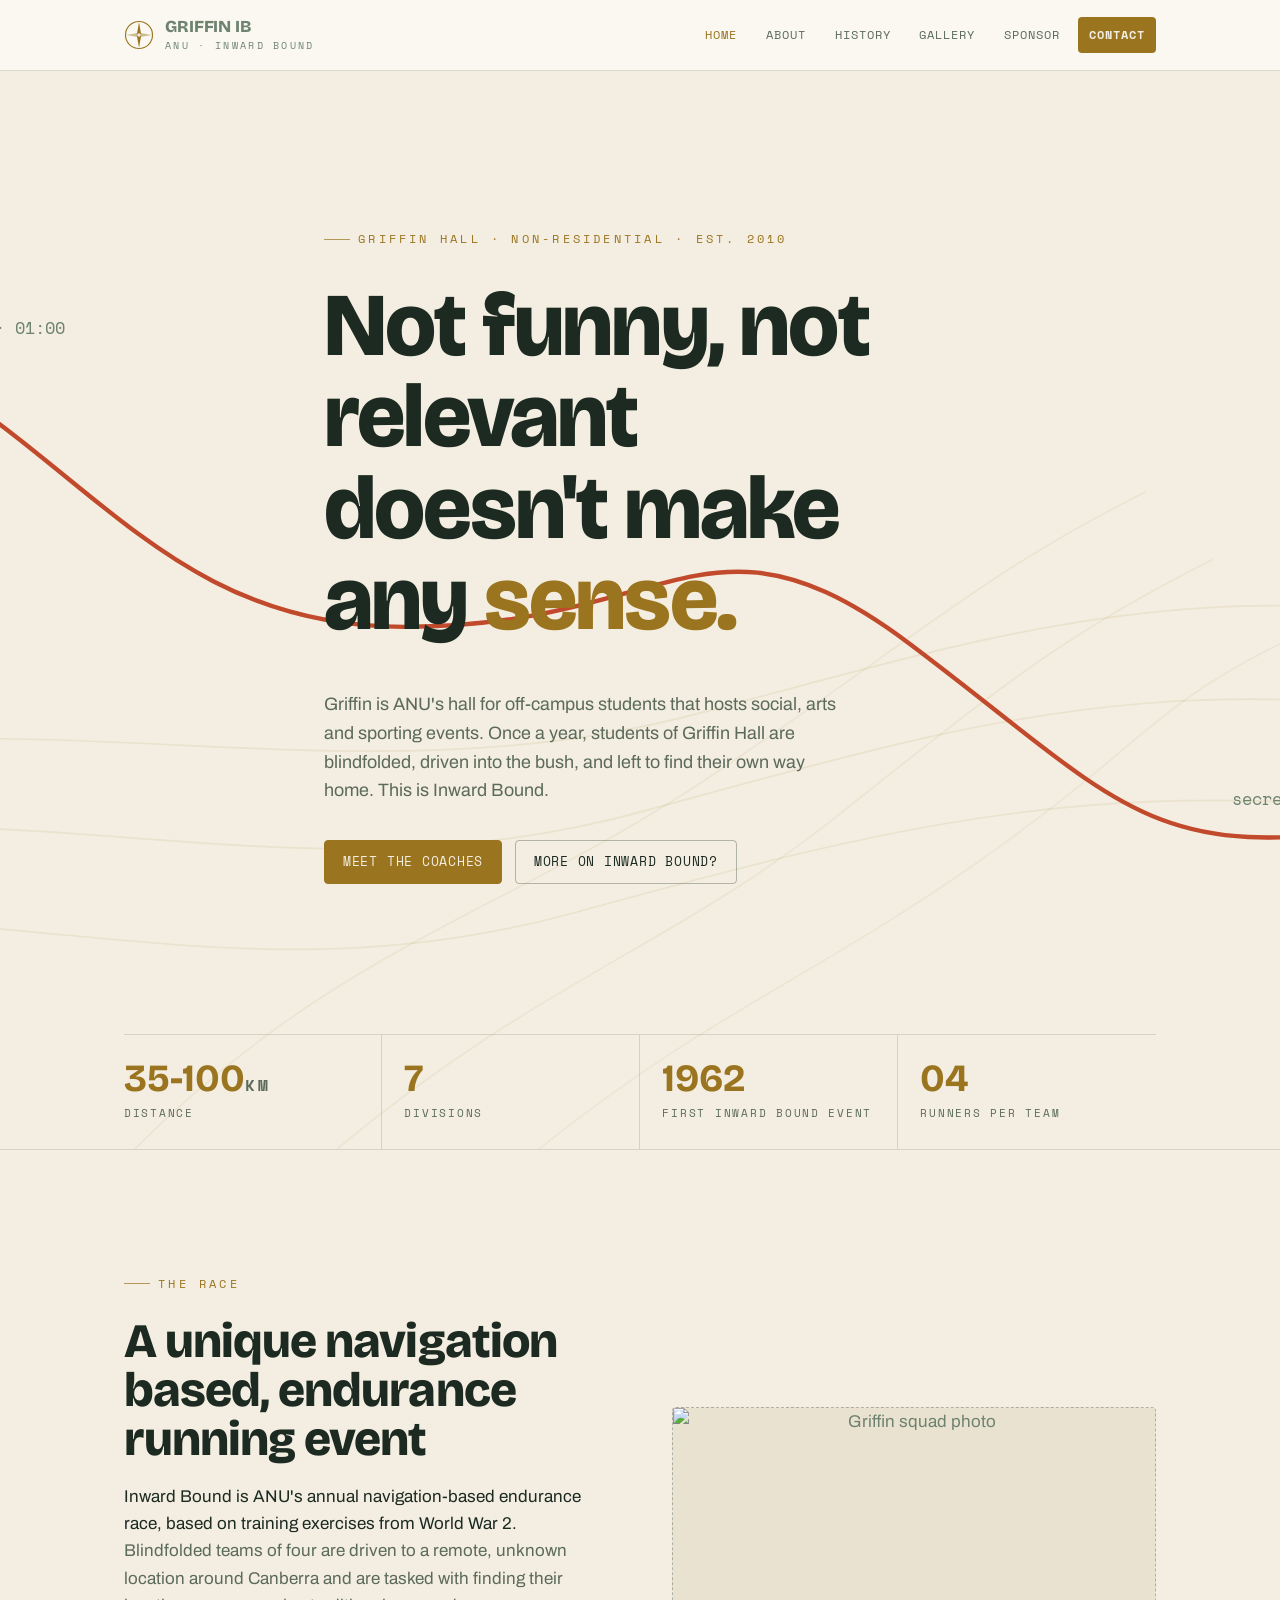
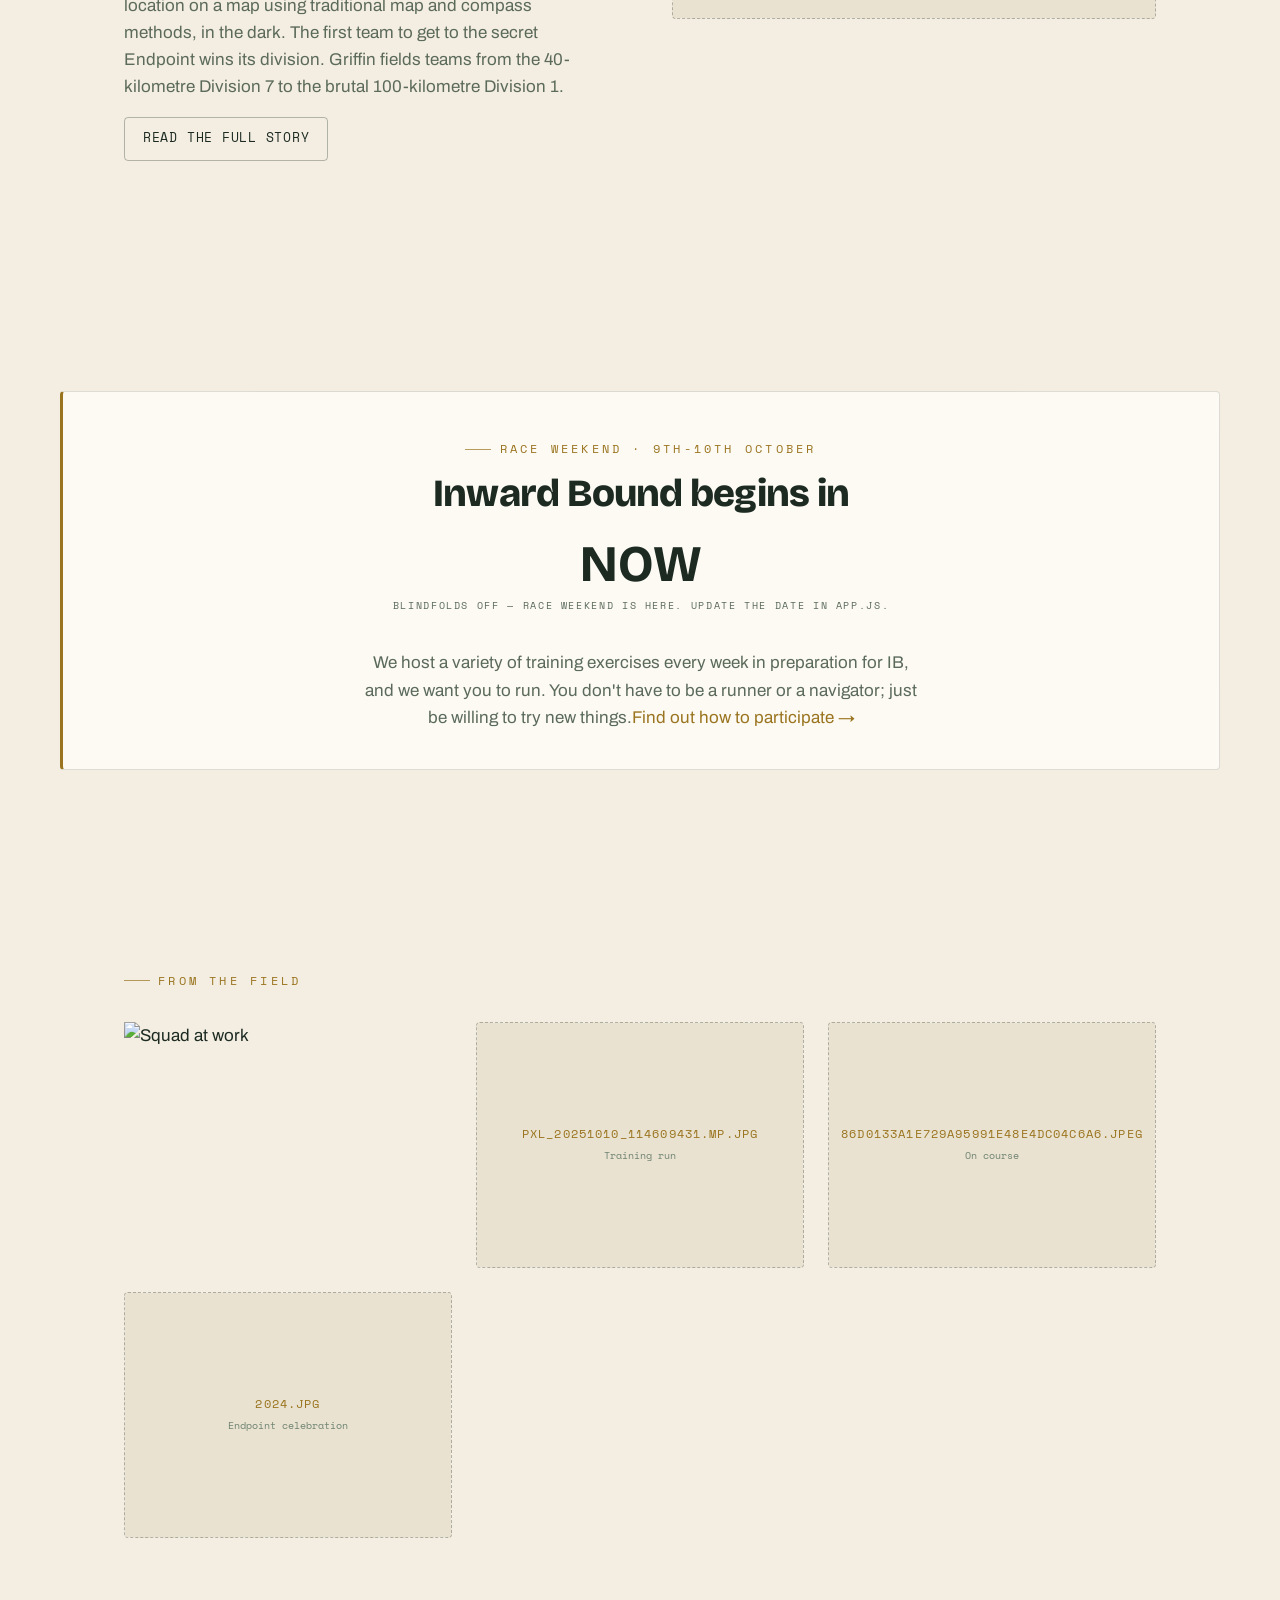
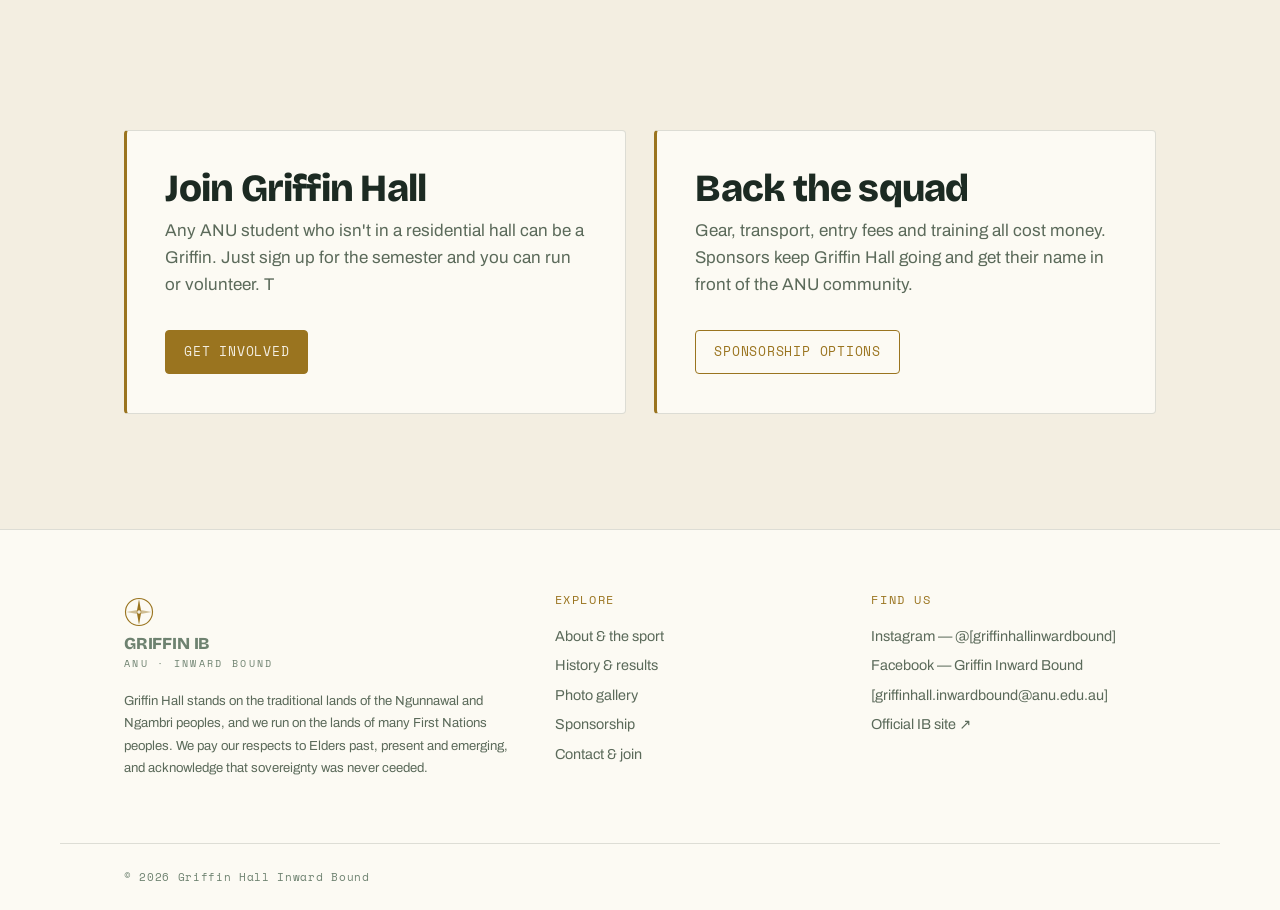
==== index.html @ 5e87e2f3 "Update index.html" ====
<!DOCTYPE html>
<!--
  ============================================================
  GRIFFIN HALL · INWARD BOUND  —  Home
  ------------------------------------------------------------
  HOW TO EDIT (quick guide — see README.txt for detail):
   • Photos: find any block with class "photo-slot". Drop an
     <img src="your-photo.jpg" class="filled" alt="..."> INSIDE
     it and delete the placeholder text. Keep the class="filled".
   • Text in [SQUARE BRACKETS] is a placeholder for you to fill.
   • Countdown date lives in app.js (search "raceDate").
  ============================================================
-->
<html lang="en">
<head>
<meta charset="UTF-8">
<meta name="viewport" content="width=device-width, initial-scale=1">
<title>Griffin Hall Inward Bound — Townies in the dark</title>
<meta name="description" content="Griffin Hall's Inward Bound squad — ANU's non-residential hall, racing blindfolded through the bush around Canberra back to the secret Endpoint.">
<link rel="preconnect" href="https://fonts.googleapis.com">
<link rel="preconnect" href="https://fonts.gstatic.com" crossorigin>
<link href="https://fonts.googleapis.com/css2?family=Archivo:wght@400;500;600;700&family=Bricolage+Grotesque:opsz,wght@12..96,700;12..96,800&family=Space+Mono:wght@400;700&display=swap" rel="stylesheet">
<link rel="stylesheet" href="styles.css">
</head>
<body>
<a class="skip" href="#main">Skip to content</a>

<!-- ===== HEADER (identical on every page) ===== -->
<header class="site-head">
  <div class="wrap nav">
    <a class="brand" href="index.html" aria-label="Griffin Hall Inward Bound — home">
      <svg class="mark" viewBox="0 0 40 40" fill="none" aria-hidden="true">
        <circle cx="20" cy="20" r="18" stroke="var(--gold)" stroke-width="1.5"/>
        <path d="M20 3 L23 20 L20 37 L17 20 Z" fill="var(--gold)"/>
        <path d="M3 20 L20 17 L37 20 L20 23 Z" fill="var(--gold)" opacity="0.45"/>
        <circle cx="20" cy="20" r="2.4" fill="var(--ink)"/>
      </svg>
      <span><b>GRIFFIN IB</b><span>ANU · Inward Bound</span></span>
    </a>
    <button class="nav-toggle" aria-label="Menu" aria-expanded="false" aria-controls="nav-links">
      <svg width="20" height="20" viewBox="0 0 20 20" fill="none"><path d="M2 5h16M2 10h16M2 15h16" stroke="currentColor" stroke-width="1.6"/></svg>
    </button>
    <nav class="nav-links" id="nav-links">
      <a href="index.html" class="active">Home</a>
      <a href="about.html">About</a>
      <a href="history.html">History</a>
      <a href="gallery.html">Gallery</a>
      <a href="sponsors.html">Sponsor</a>
      <a href="contact.html" class="cta">Contact</a>
    </nav>
  </div>
</header>

<main id="main">

<!-- ===== HERO ===== -->
<section class="hero">
  <svg class="hero-svg" viewBox="0 0 1200 640" preserveAspectRatio="xMidYMid slice" aria-hidden="true">
    <!-- contour lines -->
    <g fill="none" style="stroke:var(--gold)" stroke-width="1">
      <path d="M-40 520 C 200 470, 340 560, 560 500 S 920 400, 1240 470" opacity="0.10"/>
      <path d="M-40 470 C 220 410, 380 500, 600 440 S 940 340, 1240 410" opacity="0.10"/>
      <path d="M-40 420 C 240 360, 420 440, 640 380 S 960 290, 1240 350" opacity="0.10"/>
      <path d="M300 640 C 420 520, 520 500, 640 420 S 800 300, 900 250" opacity="0.08"/>
      <path d="M420 640 C 540 540, 620 520, 720 440 S 860 330, 940 290" opacity="0.08"/>
      <path d="M540 640 C 640 560, 700 540, 800 470 S 900 380, 980 340" opacity="0.07"/>
    </g>
    <!-- route from the drop to the Endpoint: dotted plan + drawn traverse -->
    <path d="M110 150 C 260 200, 300 330, 460 330 S 640 250, 760 340 S 900 470, 1030 450"
          fill="none" style="stroke:var(--route)" stroke-width="2" stroke-linecap="round" stroke-dasharray="2 11" opacity="0.4"/>
    <path class="route-line" d="M110 150 C 260 200, 300 330, 460 330 S 640 250, 760 340 S 900 470, 1030 450"
          fill="none" style="stroke:var(--route)" stroke-width="2.6" stroke-linecap="round"/>
    <!-- drop marker -->
    <g transform="translate(110,150)">
      <circle r="9" fill="none" style="stroke:var(--paper)" stroke-width="1.5"/>
      <path d="M-16 0H16M0 -16V16" style="stroke:var(--paper)" stroke-width="1" opacity="0.7"/>
      <text x="18" y="-10" style="fill:var(--paper);font-family:var(--font-mono)" font-size="12" letter-spacing="1.5">THE DROP</text>
      <text x="18" y="6" style="fill:var(--sage);font-family:var(--font-mono)" font-size="10">blindfolds off · 01:00</text>
    </g>
    <!-- endpoint marker -->
    <g transform="translate(1030,450)">
      <circle class="pulse" r="20" fill="none" style="stroke:var(--route)" stroke-width="1.5"/>
      <path d="M0 -13 L3.8 -4 L13 -4 L5.5 2 L8.5 11 L0 5 L-8.5 11 L-5.5 2 L-13 -4 L-3.8 -4 Z" style="fill:var(--gold)"/>
      <text x="-16" y="-28" text-anchor="middle" style="fill:var(--gold);font-family:var(--font-mono)" font-size="12" letter-spacing="1.5">ENDPOINT</text>
      <text x="-16" y="-14" text-anchor="middle" style="fill:var(--sage);font-family:var(--font-mono)" font-size="10">secret until race day</text>
    </g>
  </svg>

  <div class="wrap hero-inner">
    <span class="eyebrow">Griffin Hall · Non-residential · Est. 2010</span>
    <h1>Not funny, not relevant<br>doesn't make any <em>sense.</em></h1>
    <p class="lede">Griffin is ANU's hall for off-campus students that hosts social, arts and sporting events. Once a year, students of Griffin Hall are blindfolded, driven into the bush, and left to find their own way home. This is Inward Bound.</p>
    <div class="hero-cta">
      <a href="about.html#coaches" class="btn solid">Meet the coaches</a>
      <a href="about.html" class="btn ghost">More on Inward Bound?</a>
    </div>
  </div>

  <div class="wrap">
    <div class="stats">
      <div class="stat"><b>35-100<span style="font-size:1rem">km</span></b><span>Distance</span></div>
      <div class="stat"><b>7</b><span>Divisions</span></div>
      <div class="stat"><b>1962</b><span>First Inward Bound Event</span></div>
      <div class="stat"><b>04</b><span>Runners per team</span></div>
    </div>
  </div>
</section>

<!-- ===== INTRO ===== -->
<section class="pad">
  <div class="wrap grid cols-2" style="align-items:center;gap:clamp(28px,5vw,64px)">
    <div class="sec-head" style="margin:0">
      <span class="eyebrow">The race</span>
      <h2>A unique navigation based, endurance running event </h2>
      <p class="prose"><span style="color:var(--paper)">Inward Bound is ANU's annual navigation-based endurance race, based on training exercises from World War 2.</span> Blindfolded teams of four are driven to a remote, unknown location around Canberra and are tasked with finding their location on a map using traditional map and compass methods, in the dark. The first team to get to the secret Endpoint wins its division. Griffin fields teams  from the 40-kilometre Division 7 to the brutal 100-kilometre Division 1.</p>
      <a href="about.html" class="btn ghost mt-1">Read the full story</a>
    </div>
    <!-- PHOTO SLOT: a wide hero-style team shot works best here -->
    <div class="photo-slot wide">
      <img class="filled" src="IMG_8406.jpg" alt="Griffin squad photo">
    </div>
  </div>
</section>

<!-- ===== COUNTDOWN ===== -->
<section class="pad">
  <div class="wrap callout" style="text-align:center">
    <span class="eyebrow" style="justify-content:center">Race weekend · 9th-10th October</span>
    <h2 class="mt-1">Inward Bound begins in</h2>
    <div id="countdown" class="countdown" style="justify-content:center"></div>
    <p class="mt-2" style="margin-inline:auto">We host a variety of training exercises every week in preparation for IB, and we want you to run. You don't have to be a runner or a navigator; just be willing to try new things.<a href="contact.html" style="color:var(--gold)">Find out how to participate →</a></p>
  </div>
</section>

<!-- ===== PHOTO STRIP ===== -->
<section class="pad-sm">
  <div class="wrap">
    <span class="eyebrow">From the field</span>
    <div class="grid cols-3 mt-2">
      <img src="PXL_20251010_114609431.MP.jpg" class="filled" alt="Squad at work">
      <div class="photo-slot"><span class="ps-label">PXL_20251010_114609431.MP.jpg</span><span class="ps-sub">Training run</span></div>
      <div class="photo-slot"><span class="ps-label">86d0133a1e729a95991e48e4dc04c6a6.jpeg</span><span class="ps-sub">On course</span></div>
      <div class="photo-slot"><span class="ps-label">2024.jpg</span><span class="ps-sub">Endpoint celebration</span></div>
    </div>
  </div>
</section>

<!-- ===== CTA ===== -->
<section class="pad">
  <div class="wrap grid cols-2" style="gap:clamp(20px,3vw,28px)">
    <div class="callout">
      <h2>Join Griffin Hall</h2>
      <p>Any ANU student who isn't in a residential hall can be a Griffin. Just sign up for the semester and you can run or volunteer. T</p>
      <a href="contact.html" class="btn solid mt-2">Get involved</a>
    </div>
    <div class="callout">
      <h2>Back the squad</h2>
      <p>Gear, transport, entry fees and training all cost money. Sponsors keep Griffin Hall going and get their name in front of the ANU community.</p>
      <a href="sponsors.html" class="btn mt-2">Sponsorship options</a>
    </div>
  </div>
</section>

</main>

<!-- ===== FOOTER (identical on every page) ===== -->
<footer class="site-foot">
  <div class="wrap foot-grid">
    <div>
      <a class="brand" href="index.html" style="margin-bottom:1rem">
        <svg class="mark" viewBox="0 0 40 40" fill="none" aria-hidden="true"><circle cx="20" cy="20" r="18" stroke="var(--gold)" stroke-width="1.5"/><path d="M20 3 L23 20 L20 37 L17 20 Z" fill="var(--gold)"/><path d="M3 20 L20 17 L37 20 L20 23 Z" fill="var(--gold)" opacity="0.45"/><circle cx="20" cy="20" r="2.4" fill="var(--ink)"/></svg>
        <span><b>GRIFFIN IB</b><span>ANU · Inward Bound</span></span>
      </a>
      <p class="acknowledgement">Griffin Hall stands on the traditional lands of the Ngunnawal and Ngambri peoples, and we run on the lands of many First Nations peoples. We pay our respects to Elders past, present and emerging, and acknowledge that sovereignty was never ceeded.</p>
    </div>
    <div>
      <h4>Explore</h4>
      <a href="about.html">About &amp; the sport</a>
      <a href="history.html">History &amp; results</a>
      <a href="gallery.html">Photo gallery</a>
      <a href="sponsors.html">Sponsorship</a>
      <a href="contact.html">Contact &amp; join</a>
    </div>
    <div>
      <h4>Find us</h4>
      <!-- [Replace # with your real links] -->
      <a href="https://www.instagram.com/griffinhallinwardbound/">Instagram — @[griffinhallinwardbound]</a>
      <a href="https://www.facebook.com/share/g/199jnftzcS/">Facebook — Griffin Inward Bound</a>
      <a href="mailto:[griffinhall.inwardbound@anu.edu.au]">[griffinhall.inwardbound@anu.edu.au]</a>
      <a href="https://anuinwardbound.com" target="_blank" rel="noopener">Official IB site ↗</a>
    </div>
  </div>
  <div class="wrap foot-bottom">
    <p>© <span id="yr">2026</span> Griffin Hall Inward Bound</p>
  </div>
</footer>

<script src="app.js"></script>
<script>document.getElementById('yr').textContent=new Date().getFullYear();</script>
</body>
</html>
---- styles.css ----
/* ============================================================
   GRIFFIN HALL · INWARD BOUND
   Shared stylesheet
   Design language: navigation by day — topographic
   contour lines, a route drawn from the blindfolded drop to
   the secret Endpoint. Deep griffin gold on map paper.
   ============================================================ */

/* ---- Design tokens ---------------------------------------- */
:root{
  --ink:      #F3EEE1;   /* map paper by day (page)  */
  --ink-2:    #FCFAF3;   /* raised surface / cards   */
  --ink-3:    #E9E2D0;   /* deeper sand / hover      */
  --line:     rgba(28,42,34,0.14);
  --line-strong: rgba(28,42,34,0.30);
  --paper:    #1C2A22;   /* eucalyptus ink (text)    */
  --paper-dim:#5B6A5A;   /* muted sage secondary     */
  --gold:     #9A741F;   /* deep griffin gold        */
  --gold-soft:#8A671A;
  --route:    #C24A2C;   /* route line / Endpoint    */
  --sage:     #6E8270;

  --font-display: "Bricolage Grotesque", "Archivo", sans-serif;
  --font-body:    "Archivo", system-ui, sans-serif;
  --font-mono:    "Space Mono", ui-monospace, monospace;

  --wrap: 1160px;
  --gutter: clamp(20px, 5vw, 64px);
  --radius: 4px;
}

/* ---- Reset ------------------------------------------------- */
*{ box-sizing:border-box; margin:0; padding:0; }
html{ scroll-behavior:smooth; -webkit-text-size-adjust:100%; }
body{
  font-family:var(--font-body);
  background:var(--ink);
  color:var(--paper);
  line-height:1.6;
  font-size:clamp(15px,0.5vw + 14px,17px);
  overflow-x:hidden;
  -webkit-font-smoothing:antialiased;
}
img{ max-width:100%; display:block; }
a{ color:inherit; text-decoration:none; }
::selection{ background:var(--gold); color:var(--ink); }

/* ---- Type -------------------------------------------------- */
h1,h2,h3,h4{ font-family:var(--font-display); font-weight:800; line-height:1.02; letter-spacing:-0.02em; }
.eyebrow{
  font-family:var(--font-mono);
  font-size:.72rem;
  letter-spacing:.28em;
  text-transform:uppercase;
  color:var(--gold);
  display:inline-flex;
  align-items:center;
  gap:.7em;
}
.eyebrow::before{
  content:""; width:26px; height:1px; background:var(--gold); opacity:.7;
}
.mono{ font-family:var(--font-mono); }

/* ---- Layout ------------------------------------------------ */
.wrap{ width:100%; max-width:var(--wrap); margin-inline:auto; padding-inline:var(--gutter); }
section{ position:relative; scroll-margin-top:84px; }
.pad{ padding-block:clamp(64px,9vw,120px); }
.pad-sm{ padding-block:clamp(48px,6vw,80px); }

/* ---- Skip link --------------------------------------------- */
.skip{
  position:absolute; left:-999px; top:0; z-index:100;
  background:var(--gold); color:var(--ink); padding:.6em 1em; border-radius:var(--radius);
  font-family:var(--font-mono); font-size:.8rem;
}
.skip:focus{ left:12px; top:12px; }

/* ---- Header / nav ------------------------------------------ */
.site-head{
  position:sticky; top:0; z-index:50;
  background:rgba(252,250,243,.82);
  backdrop-filter:blur(10px);
  border-bottom:1px solid var(--line);
}
.nav{
  display:flex; align-items:center; justify-content:space-between;
  gap:1rem; height:70px;
}
.brand{ display:flex; align-items:center; gap:.7rem; }
.brand .mark{ width:30px; height:30px; flex:0 0 auto; }
.brand b{
  font-family:var(--font-display); font-weight:800; letter-spacing:-.01em;
  font-size:1.05rem; line-height:1;
}
.brand span{
  display:block; font-family:var(--font-mono); font-size:.6rem;
  letter-spacing:.24em; color:var(--sage); text-transform:uppercase; margin-top:2px;
}
.nav-links{ display:flex; align-items:center; gap:.4rem; }
.nav-links a{
  font-family:var(--font-mono); font-size:.78rem; letter-spacing:.08em; text-transform:uppercase;
  color:var(--paper-dim); padding:.5rem .7rem; border-radius:var(--radius); transition:color .2s, background .2s;
}
.nav-links a:hover{ color:var(--paper); }
.nav-links a.active{ color:var(--gold); }
.nav-links a.cta{
  color:var(--ink); background:var(--gold); font-weight:700;
}
.nav-links a.cta:hover{ background:var(--paper); }
.nav-toggle{
  display:none; background:none; border:1px solid var(--line-strong); color:var(--paper);
  width:44px; height:40px; border-radius:var(--radius); cursor:pointer;
}
.nav-toggle svg{ margin:auto; }

/* ---- Buttons ----------------------------------------------- */
.btn{
  display:inline-flex; align-items:center; gap:.6em;
  font-family:var(--font-mono); font-size:.8rem; letter-spacing:.06em; text-transform:uppercase;
  padding:.85em 1.4em; border-radius:var(--radius);
  border:1px solid var(--gold); color:var(--gold);
  transition:background .2s, color .2s, transform .1s;
  cursor:pointer; background:none;
}
.btn:hover{ background:var(--gold); color:var(--ink); }
.btn:active{ transform:translateY(1px); }
.btn.solid{ background:var(--gold); color:var(--ink); }
.btn.solid:hover{ background:var(--paper); border-color:var(--paper); }
.btn.ghost{ border-color:var(--line-strong); color:var(--paper); }
.btn.ghost:hover{ background:var(--ink-3); color:var(--paper); }

/* ---- Focus ------------------------------------------------- */
a:focus-visible, button:focus-visible, input:focus-visible, textarea:focus-visible, select:focus-visible{
  outline:2px solid var(--gold); outline-offset:3px;
}

/* ---- Hero -------------------------------------------------- */
.hero{ position:relative; overflow:hidden; border-bottom:1px solid var(--line); }
.hero-svg{ position:absolute; inset:0; width:100%; height:100%; z-index:0; }
.hero-inner{
  position:relative; z-index:2;
  padding-block:clamp(70px,13vw,150px);
  max-width:760px;
}
.hero h1{
  font-size:clamp(2.6rem,8vw,5.6rem);
  margin:.35em 0 .5em;
}
.hero h1 em{ font-style:normal; color:var(--gold); }
.hero .lede{ font-size:clamp(1.05rem,1.4vw,1.3rem); color:var(--paper-dim); max-width:52ch; }
.hero-cta{ display:flex; flex-wrap:wrap; gap:.8rem; margin-top:2.2rem; }

/* route draw animation */
.route-line{
  stroke-dasharray:2400; stroke-dashoffset:2400;
  animation:draw 3.4s cubic-bezier(.7,0,.3,1) .3s forwards;
}
@keyframes draw{ to{ stroke-dashoffset:0; } }
.pulse{ transform-origin:center; animation:pulse 2.6s ease-in-out infinite; }
@keyframes pulse{ 0%,100%{ opacity:.35; } 50%{ opacity:1; } }

/* ---- Stat row ---------------------------------------------- */
.stats{
  display:grid; grid-template-columns:repeat(auto-fit,minmax(150px,1fr));
  border-top:1px solid var(--line);
}
.stat{ padding:1.5rem 1.4rem; border-right:1px solid var(--line); }
.stat:first-child{ padding-left:0; }
.stat:last-child{ border-right:none; }
.stat b{ font-family:var(--font-display); font-size:clamp(1.8rem,3vw,2.6rem); color:var(--gold); display:block; line-height:1; }
.stat span{ font-family:var(--font-mono); font-size:.68rem; letter-spacing:.16em; text-transform:uppercase; color:var(--paper-dim); }

/* ---- Section heading -------------------------------------- */
.sec-head{ max-width:640px; margin-bottom:clamp(2rem,4vw,3.2rem); }
.sec-head h2{ font-size:clamp(1.9rem,4.4vw,3rem); margin:.5em 0 .4em; }
.sec-head p{ color:var(--paper-dim); }
.section-alt{ background:var(--ink-2); border-block:1px solid var(--line); }

/* ---- Contour divider (thin decorative rule) --------------- */
.divider{ height:60px; opacity:.5; }
.divider svg{ width:100%; height:100%; }

/* ---- Interior page header ---------------------------------- */
.pagehead{ position:relative; overflow:hidden; border-bottom:1px solid var(--line); padding-block:clamp(56px,9vw,110px); }
.pagehead .contour{ position:absolute; inset:0; width:100%; height:100%; z-index:0; opacity:.5; }
.pagehead .wrap{ position:relative; z-index:2; }
.pagehead h1{ font-size:clamp(2.2rem,6vw,4rem); margin:.4em 0 .4em; max-width:16ch; }
.pagehead h1 em{ font-style:normal; color:var(--gold); }
.pagehead .lede{ color:var(--paper-dim); max-width:56ch; font-size:clamp(1rem,1.3vw,1.2rem); }

/* ---- Facts strip ------------------------------------------ */
.facts{ display:grid; grid-template-columns:repeat(auto-fit,minmax(160px,1fr)); gap:1px; background:var(--line); border:1px solid var(--line); border-radius:var(--radius); overflow:hidden; }
.fact{ background:var(--ink-2); padding:1.4rem; }
.fact b{ display:block; font-family:var(--font-mono); font-size:.68rem; letter-spacing:.14em; text-transform:uppercase; color:var(--gold); margin-bottom:.4rem; }
.fact span{ color:var(--paper); font-size:.95rem; }

/* ---- Prose ------------------------------------------------- */
.prose p{ margin-bottom:1.1em; max-width:64ch; color:var(--paper); }
.prose p.dim{ color:var(--paper-dim); }
.prose h3{ font-size:1.35rem; margin:1.8em 0 .5em; color:var(--paper); }

/* ---- Cards ------------------------------------------------- */
.grid{ display:grid; gap:clamp(16px,2vw,24px); }
.cols-2{ grid-template-columns:repeat(2,1fr); }
.cols-3{ grid-template-columns:repeat(3,1fr); }
.cols-4{ grid-template-columns:repeat(4,1fr); }
.card{
  background:var(--ink-2); border:1px solid var(--line); border-radius:var(--radius);
  padding:clamp(1.3rem,2.4vw,2rem); transition:border-color .2s, transform .2s;
}
.card:hover{ border-color:var(--line-strong); }
.card .num{ font-family:var(--font-mono); font-size:.75rem; color:var(--gold); letter-spacing:.14em; }
.card h3{ font-size:1.25rem; margin:.5em 0 .4em; }
.card p{ color:var(--paper-dim); font-size:.95rem; }

/* ---- Photo slots (replaceable) ---------------------------- */
.photo-slot{
  position:relative; border:1.5px dashed var(--line-strong); border-radius:var(--radius);
  background:
    linear-gradient(var(--ink-3),var(--ink-3)) padding-box,
    repeating-linear-gradient(45deg,rgba(120,95,30,.07) 0 10px,transparent 10px 20px);
  display:flex; flex-direction:column; align-items:center; justify-content:center;
  text-align:center; padding:1.4rem; color:var(--sage); overflow:hidden;
  aspect-ratio:4/3;
}
.photo-slot.wide{ aspect-ratio:16/7; }
.photo-slot.tall{ aspect-ratio:3/4; }
.photo-slot.square{ aspect-ratio:1/1; }
.photo-slot svg{ opacity:.6; margin-bottom:.6rem; }
.photo-slot .ps-label{ font-family:var(--font-mono); font-size:.72rem; letter-spacing:.1em; text-transform:uppercase; color:var(--gold); }
.photo-slot .ps-sub{ font-family:var(--font-mono); font-size:.64rem; color:var(--sage); margin-top:.3rem; }
/* When a real <img> is dropped in, it fills the frame: give img the class .filled */
.photo-slot img.filled{ position:absolute; inset:0; width:100%; height:100%; object-fit:cover; }

/* ---- Gallery ---------------------------------------------- */
.gal{ display:flex; flex-direction:column; gap:.7rem; }
.gal figcaption{ font-family:var(--font-mono); font-size:.72rem; letter-spacing:.06em; color:var(--paper-dim); }
.gal-masonry{ columns:3; column-gap:clamp(16px,2vw,24px); }
.gal-masonry > *{ break-inside:avoid; margin-bottom:clamp(16px,2vw,24px); }
@media (max-width:860px){ .gal-masonry{ columns:2; } }
@media (max-width:560px){ .gal-masonry{ columns:1; } }

/* ---- Timeline (history) ----------------------------------- */
.timeline{ border-left:2px solid var(--line-strong); margin-left:6px; }
.tl-item{ position:relative; padding:0 0 2.4rem 2rem; }
.tl-item::before{
  content:""; position:absolute; left:-9px; top:4px; width:14px; height:14px;
  border-radius:50%; background:var(--ink); border:2px solid var(--gold);
}
.tl-item.win::before{ background:var(--gold); }
.tl-year{ font-family:var(--font-mono); font-size:.8rem; color:var(--gold); letter-spacing:.12em; }
.tl-item h3{ font-size:1.3rem; margin:.2em 0 .3em; }
.tl-item p{ color:var(--paper-dim); font-size:.95rem; max-width:60ch; }

/* ---- Results table ---------------------------------------- */
.table-scroll{ overflow-x:auto; border:1px solid var(--line); border-radius:var(--radius); }
table.results{ width:100%; border-collapse:collapse; min-width:560px; }
table.results th, table.results td{ padding:.9rem 1.1rem; text-align:left; border-bottom:1px solid var(--line); }
table.results thead th{
  font-family:var(--font-mono); font-size:.68rem; letter-spacing:.14em; text-transform:uppercase;
  color:var(--gold); background:var(--ink-2);
}
table.results tbody tr:hover{ background:var(--ink-2); }
table.results td.place{ font-family:var(--font-mono); color:var(--paper); }
table.results .medal{ color:var(--gold); font-weight:700; }

/* ---- Division blocks (squad) ------------------------------ */
.div-block{ border:1px solid var(--line); border-radius:var(--radius); overflow:hidden; margin-bottom:clamp(20px,3vw,32px); }
.div-head{
  display:flex; align-items:baseline; gap:1rem; flex-wrap:wrap;
  padding:1.1rem clamp(1.1rem,2.4vw,1.8rem); background:var(--ink-2); border-bottom:1px solid var(--line);
}
.div-head .dtag{ font-family:var(--font-display); font-size:1.4rem; color:var(--gold); }
.div-head .dmeta{ font-family:var(--font-mono); font-size:.72rem; letter-spacing:.1em; text-transform:uppercase; color:var(--paper-dim); }
.runners{ display:grid; grid-template-columns:repeat(4,1fr); gap:1px; background:var(--line); }
.runner{ background:var(--ink); padding:1rem; }
.runner .photo-slot{ aspect-ratio:1/1; margin-bottom:.7rem; }
.runner b{ font-size:.98rem; }
.runner span{ display:block; font-family:var(--font-mono); font-size:.68rem; color:var(--sage); letter-spacing:.06em; }

/* ---- Coaches ---------------------------------------------- */
.coach{ text-align:left; }
.coach .photo-slot{ aspect-ratio:1/1; margin-bottom:.9rem; }
.coach b{ font-size:1.05rem; }
.coach .role{ font-family:var(--font-mono); font-size:.72rem; letter-spacing:.1em; text-transform:uppercase; color:var(--gold); }
.coach p{ font-size:.9rem; color:var(--paper-dim); margin-top:.5rem; }

/* ---- Countdown -------------------------------------------- */
.countdown{ display:flex; gap:clamp(10px,2vw,20px); flex-wrap:wrap; margin-top:1.6rem; }
.cd-unit{ text-align:center; min-width:70px; }
.cd-unit b{ font-family:var(--font-display); font-size:clamp(2rem,5vw,3.2rem); color:var(--paper); display:block; line-height:1; }
.cd-unit span{ font-family:var(--font-mono); font-size:.64rem; letter-spacing:.16em; text-transform:uppercase; color:var(--paper-dim); }

/* ---- Sponsor tiers ---------------------------------------- */
.tier{ border:1px solid var(--line); border-radius:var(--radius); padding:clamp(1.4rem,3vw,2.2rem); background:var(--ink-2); display:flex; flex-direction:column; }
.tier.feature{ border-color:var(--gold); box-shadow:0 0 0 1px var(--gold) inset; }
.tier .tname{ font-family:var(--font-display); font-size:1.5rem; color:var(--gold); }
.tier .tprice{ font-family:var(--font-mono); font-size:.85rem; color:var(--paper-dim); margin:.4rem 0 1.2rem; }
.tier ul{ list-style:none; display:flex; flex-direction:column; gap:.7rem; flex:1; }
.tier li{ padding-left:1.6rem; position:relative; font-size:.92rem; color:var(--paper); }
.tier li::before{ content:"→"; position:absolute; left:0; color:var(--gold); font-family:var(--font-mono); }
.tier .btn{ margin-top:1.6rem; }

.logo-wall{ display:grid; grid-template-columns:repeat(auto-fill,minmax(150px,1fr)); gap:1px; background:var(--line); border:1px solid var(--line); border-radius:var(--radius); overflow:hidden; }
.logo-cell{ background:var(--ink-2); aspect-ratio:3/2; display:flex; align-items:center; justify-content:center; color:var(--sage); font-family:var(--font-mono); font-size:.7rem; letter-spacing:.08em; text-align:center; padding:1rem; }

/* ---- Forms (contact) -------------------------------------- */
.field{ display:flex; flex-direction:column; gap:.4rem; margin-bottom:1.1rem; }
.field label{ font-family:var(--font-mono); font-size:.72rem; letter-spacing:.1em; text-transform:uppercase; color:var(--gold); }
.field input, .field textarea, .field select{
  background:var(--ink); border:1px solid var(--line-strong); border-radius:var(--radius);
  color:var(--paper); padding:.8rem .9rem; font-family:var(--font-body); font-size:1rem;
}
.field textarea{ resize:vertical; min-height:130px; }
.contact-list{ list-style:none; display:flex; flex-direction:column; gap:1.3rem; }
.contact-list li b{ display:block; font-family:var(--font-mono); font-size:.72rem; letter-spacing:.12em; text-transform:uppercase; color:var(--gold); margin-bottom:.25rem; }
.contact-list li a, .contact-list li span{ color:var(--paper); }

/* ---- Callout ---------------------------------------------- */
.callout{
  border:1px solid var(--line); border-left:3px solid var(--gold);
  background:var(--ink-2); border-radius:var(--radius); padding:clamp(1.4rem,3vw,2.4rem);
}
.callout h2{ font-size:clamp(1.6rem,3.4vw,2.4rem); margin-bottom:.5rem; }
.callout p{ color:var(--paper-dim); max-width:56ch; }

/* ---- Footer ------------------------------------------------ */
.site-foot{ border-top:1px solid var(--line); background:var(--ink-2); }
.foot-grid{ display:grid; grid-template-columns:1.4fr 1fr 1fr; gap:2rem; padding-block:clamp(40px,5vw,64px); }
.foot-grid h4{ font-family:var(--font-mono); font-size:.72rem; letter-spacing:.14em; text-transform:uppercase; color:var(--gold); font-weight:400; margin-bottom:1rem; }
.foot-grid a{ display:block; color:var(--paper-dim); font-size:.9rem; padding:.2rem 0; }
.foot-grid a:hover{ color:var(--paper); }
.foot-bottom{ border-top:1px solid var(--line); padding-block:1.5rem; display:flex; justify-content:space-between; gap:1rem; flex-wrap:wrap; }
.foot-bottom p{ font-family:var(--font-mono); font-size:.7rem; color:var(--sage); letter-spacing:.06em; }
.acknowledgement{ font-size:.82rem; color:var(--paper-dim); max-width:60ch; line-height:1.7; }

/* ---- Utility ---------------------------------------------- */
.center{ text-align:center; }
.mt-1{ margin-top:1rem; } .mt-2{ margin-top:2rem; } .mt-3{ margin-top:3rem; }
.max-60{ max-width:60ch; }

/* ============================================================
   RESPONSIVE
   ============================================================ */
@media (max-width:860px){
  .cols-3,.cols-4{ grid-template-columns:repeat(2,1fr); }
  .runners{ grid-template-columns:repeat(2,1fr); }
  .foot-grid{ grid-template-columns:1fr 1fr; }
  .nav-links{
    position:fixed; inset:70px 0 auto 0; flex-direction:column; align-items:stretch;
    background:var(--ink-2); border-bottom:1px solid var(--line); padding:1rem var(--gutter);
    gap:.2rem; transform:translateY(-120%); transition:transform .3s ease; z-index:40;
  }
  .nav-links.open{ transform:translateY(0); }
  .nav-links a{ padding:.9rem .4rem; font-size:.9rem; border-bottom:1px solid var(--line); }
  .nav-links a.cta{ text-align:center; margin-top:.5rem; border-bottom:none; }
  .nav-toggle{ display:flex; }
}
@media (max-width:560px){
  .cols-2,.cols-3,.cols-4{ grid-template-columns:1fr; }
  .runners{ grid-template-columns:repeat(2,1fr); }
  .foot-grid{ grid-template-columns:1fr; }
  .stat{ border-right:none; border-bottom:1px solid var(--line); }
}

/* ---- Reduced motion --------------------------------------- */
@media (prefers-reduced-motion:reduce){
  html{ scroll-behavior:auto; }
  .route-line{ animation:none; stroke-dashoffset:0; }
  .pulse{ animation:none; opacity:.8; }
  *{ transition:none !important; }
}
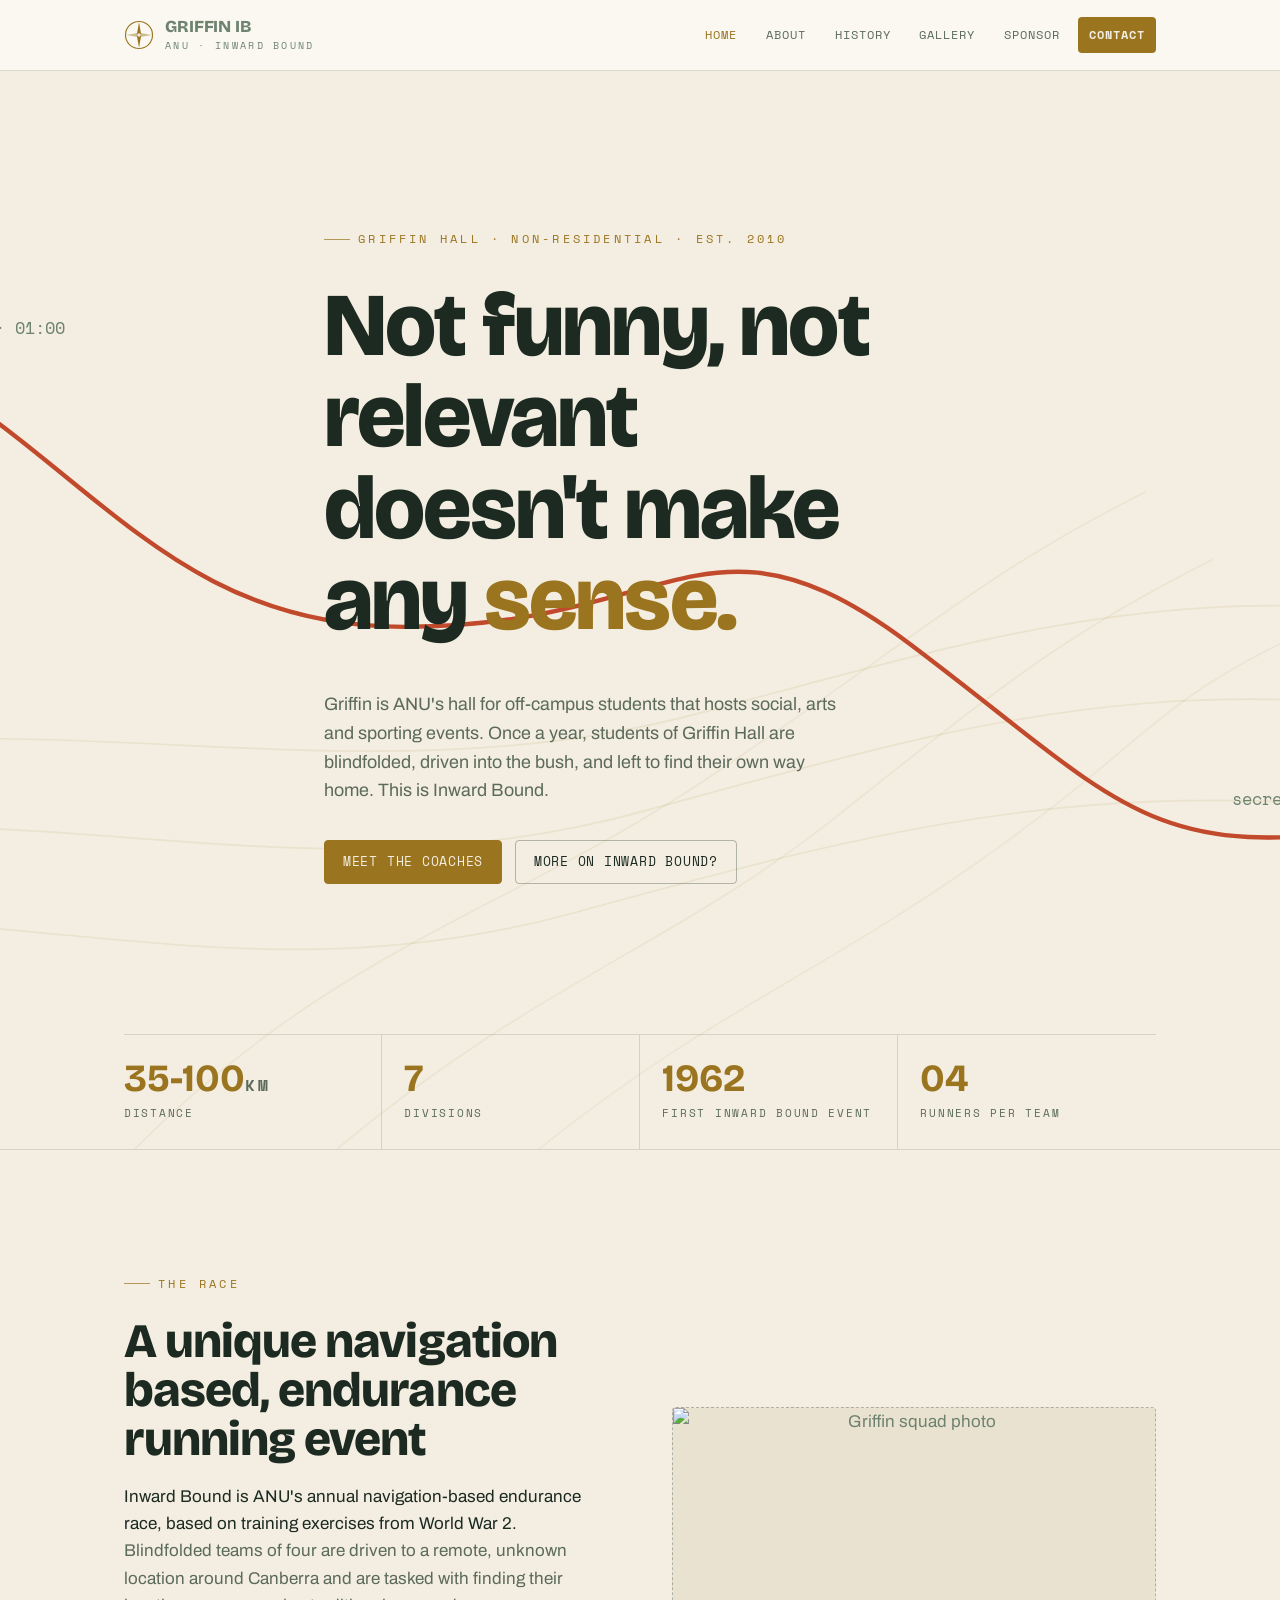
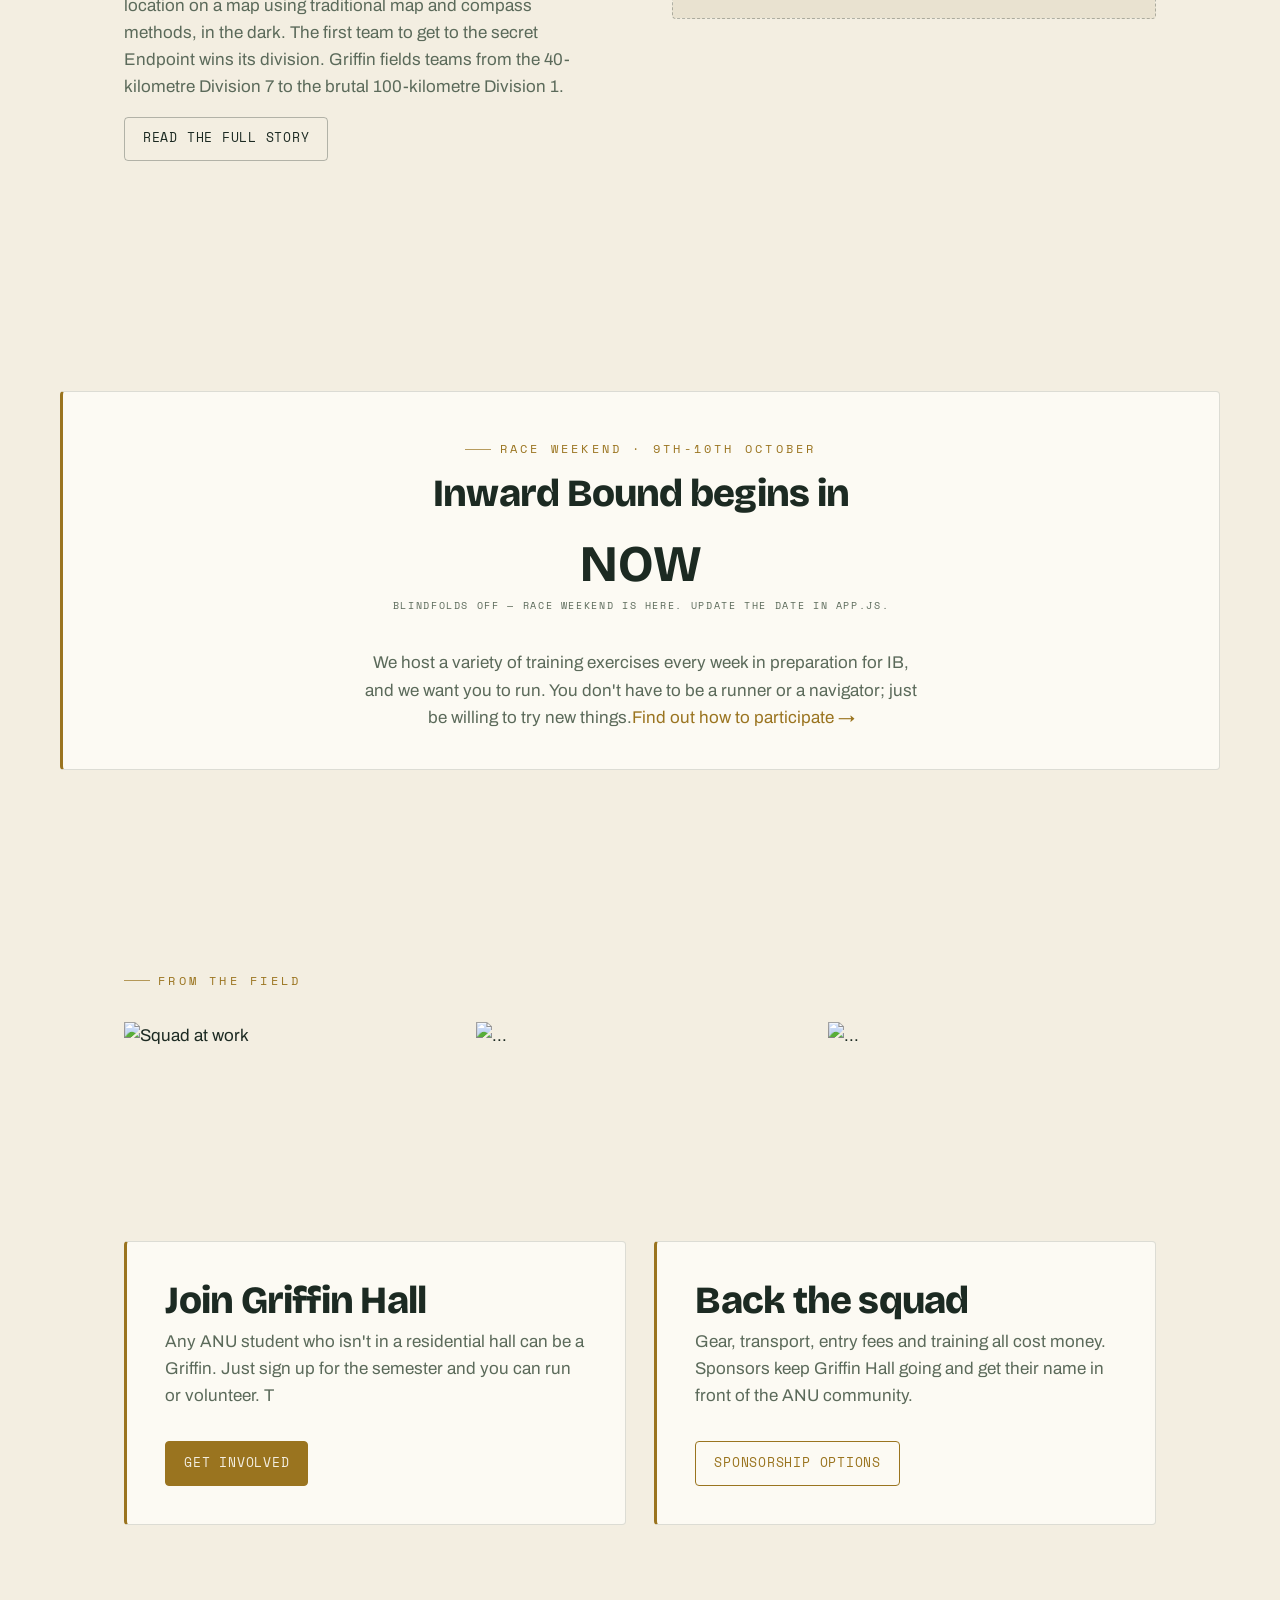
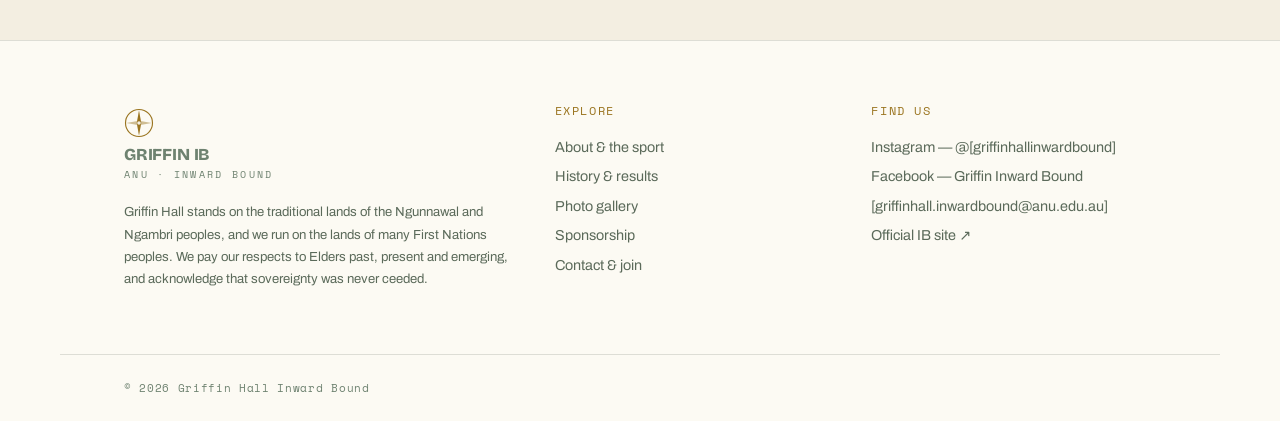
==== commit df45ba85: "Update index.html" ====
--- a/index.html
+++ b/index.html
@@ -117,7 +117,7 @@
     </div>
     <!-- PHOTO SLOT: a wide hero-style team shot works best here -->
     <div class="photo-slot wide">
-      <img class="filled" src="IMG_8406.jpg" alt="Griffin squad photo">
+      <img src="IMG_8406.jpg" class="filled" alt="Griffin squad photo">
     </div>
   </div>
 </section>
@@ -138,9 +138,8 @@
     <span class="eyebrow">From the field</span>
     <div class="grid cols-3 mt-2">
       <img src="PXL_20251010_114609431.MP.jpg" class="filled" alt="Squad at work">
-      <div class="photo-slot"><span class="ps-label">PXL_20251010_114609431.MP.jpg</span><span class="ps-sub">Training run</span></div>
-      <div class="photo-slot"><span class="ps-label">86d0133a1e729a95991e48e4dc04c6a6.jpeg</span><span class="ps-sub">On course</span></div>
-      <div class="photo-slot"><span class="ps-label">2024.jpg</span><span class="ps-sub">Endpoint celebration</span></div>
+      <img src="86d0133a1e729a95991e48e4dc04c6a6.jpeg" class="filled" alt="...">
+      <img src="2024.jpg" class="filled" alt="...">
     </div>
   </div>
 </section>
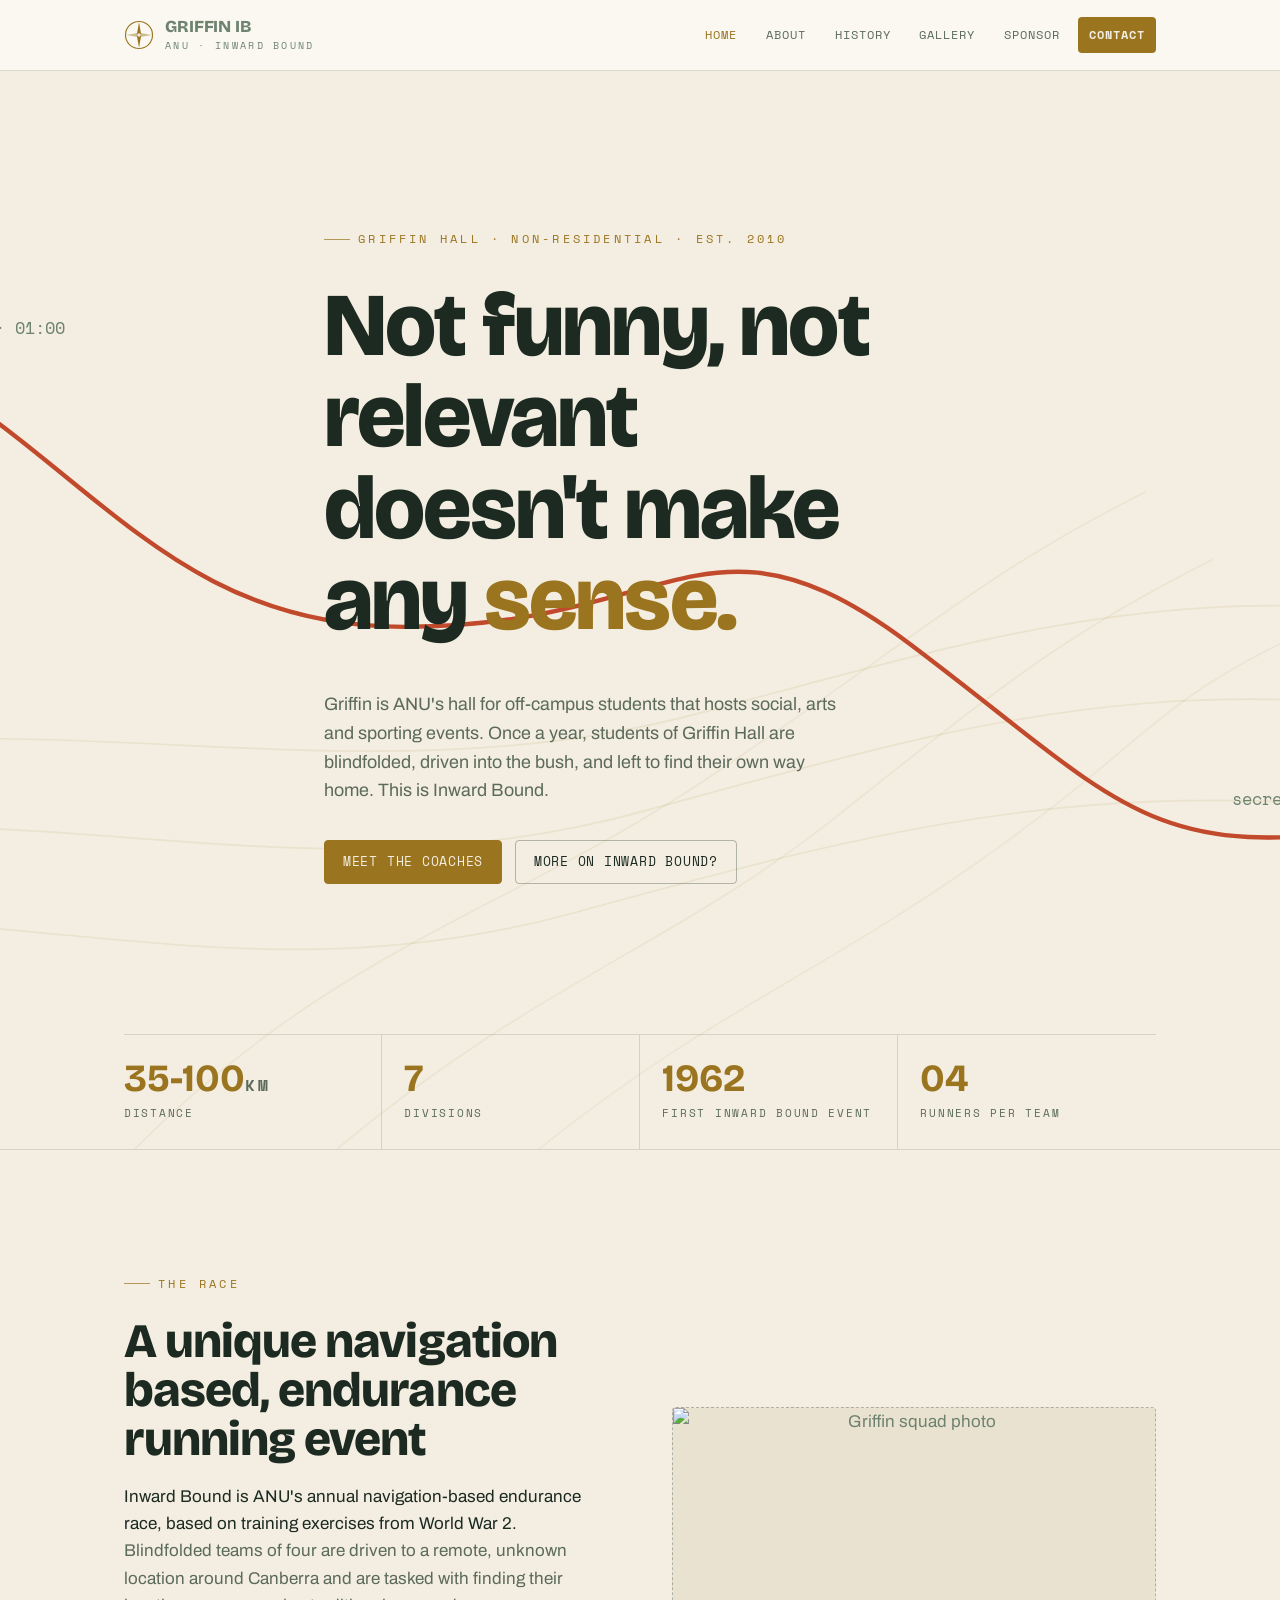
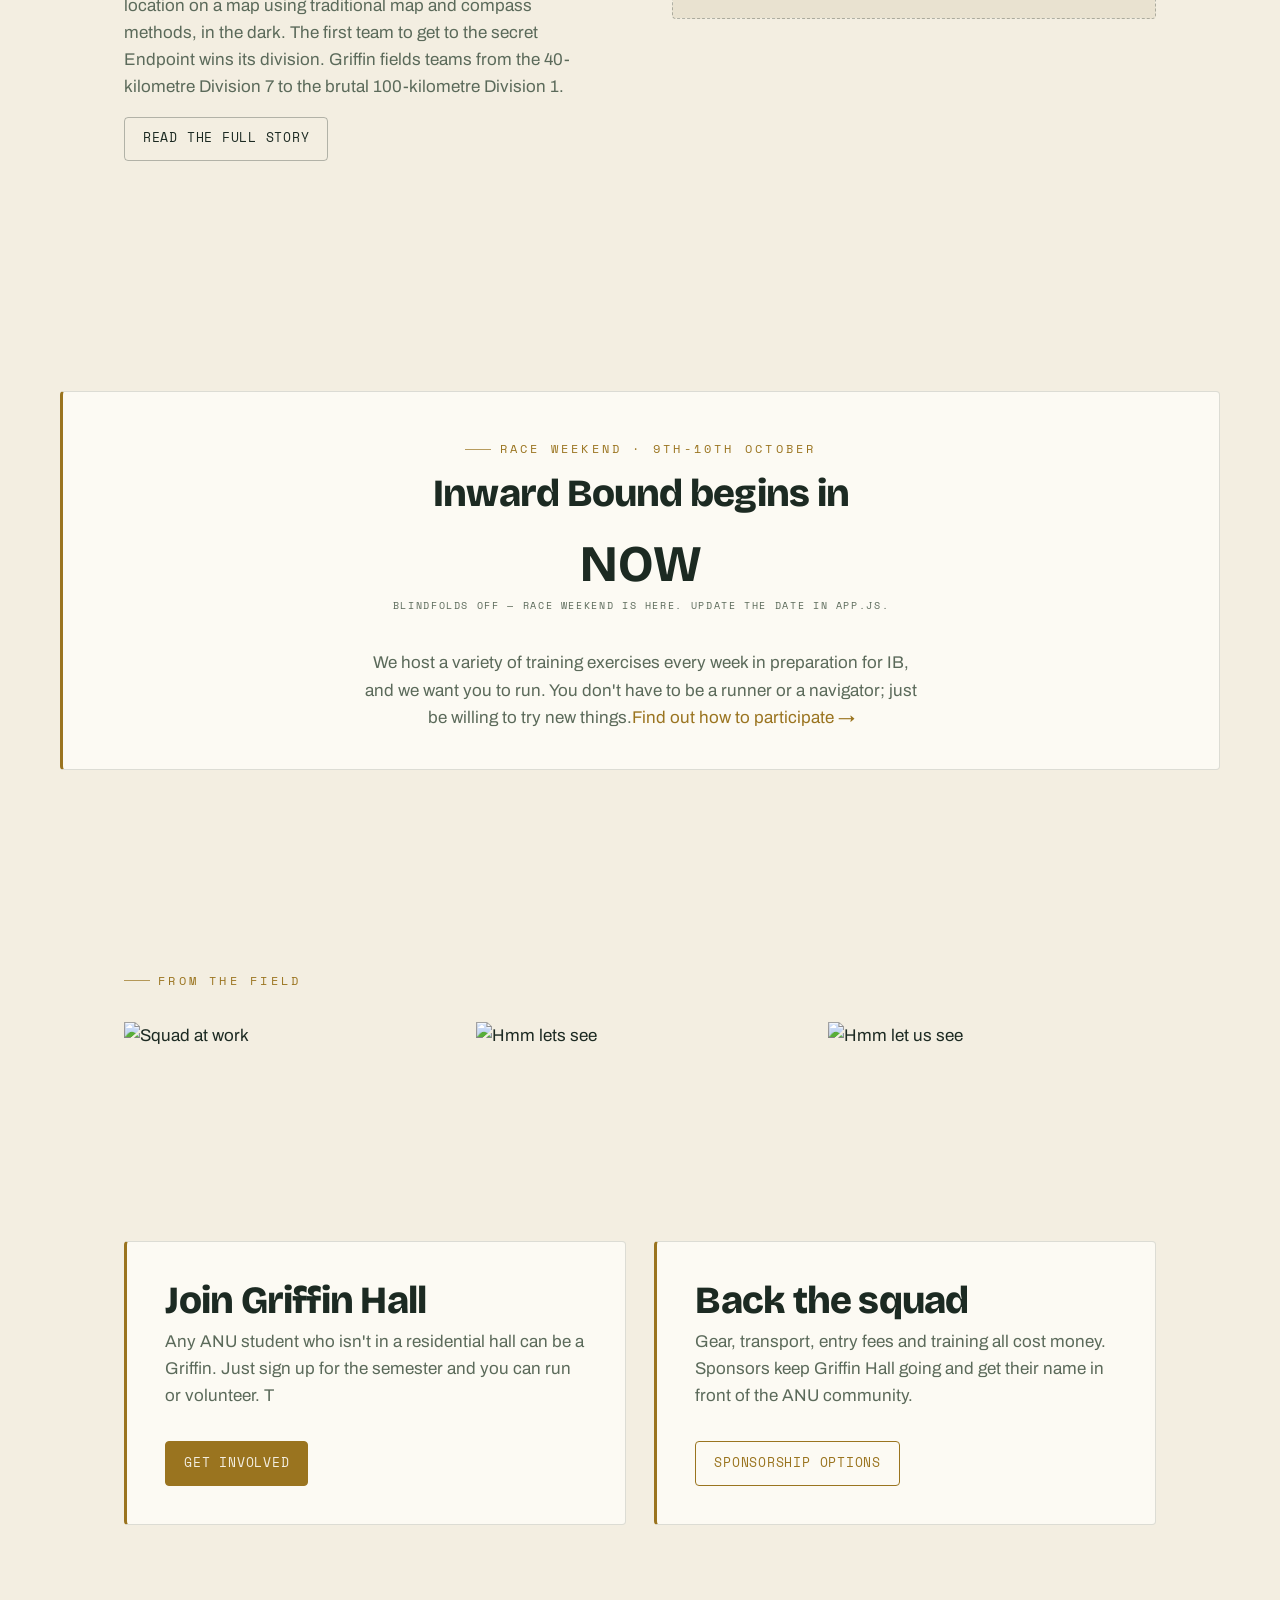
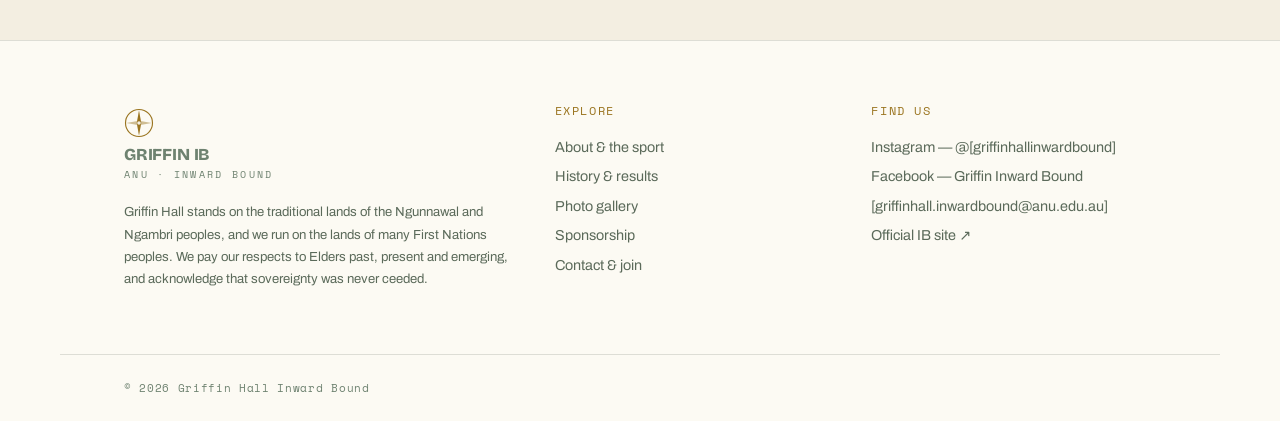
==== commit 48643f67: "Update index.html" ====
--- a/index.html
+++ b/index.html
@@ -138,8 +138,8 @@
     <span class="eyebrow">From the field</span>
     <div class="grid cols-3 mt-2">
       <img src="PXL_20251010_114609431.MP.jpg" class="filled" alt="Squad at work">
-      <img src="86d0133a1e729a95991e48e4dc04c6a6.jpeg" class="filled" alt="...">
-      <img src="2024.jpg" class="filled" alt="...">
+      <img src="86d0133a1e729a95991e48e4dc04c6a6.jpeg" class="filled" alt="Hmm lets see">
+      <img src="2024.jpg" class="filled" alt="Hmm let us see">
     </div>
   </div>
 </section>
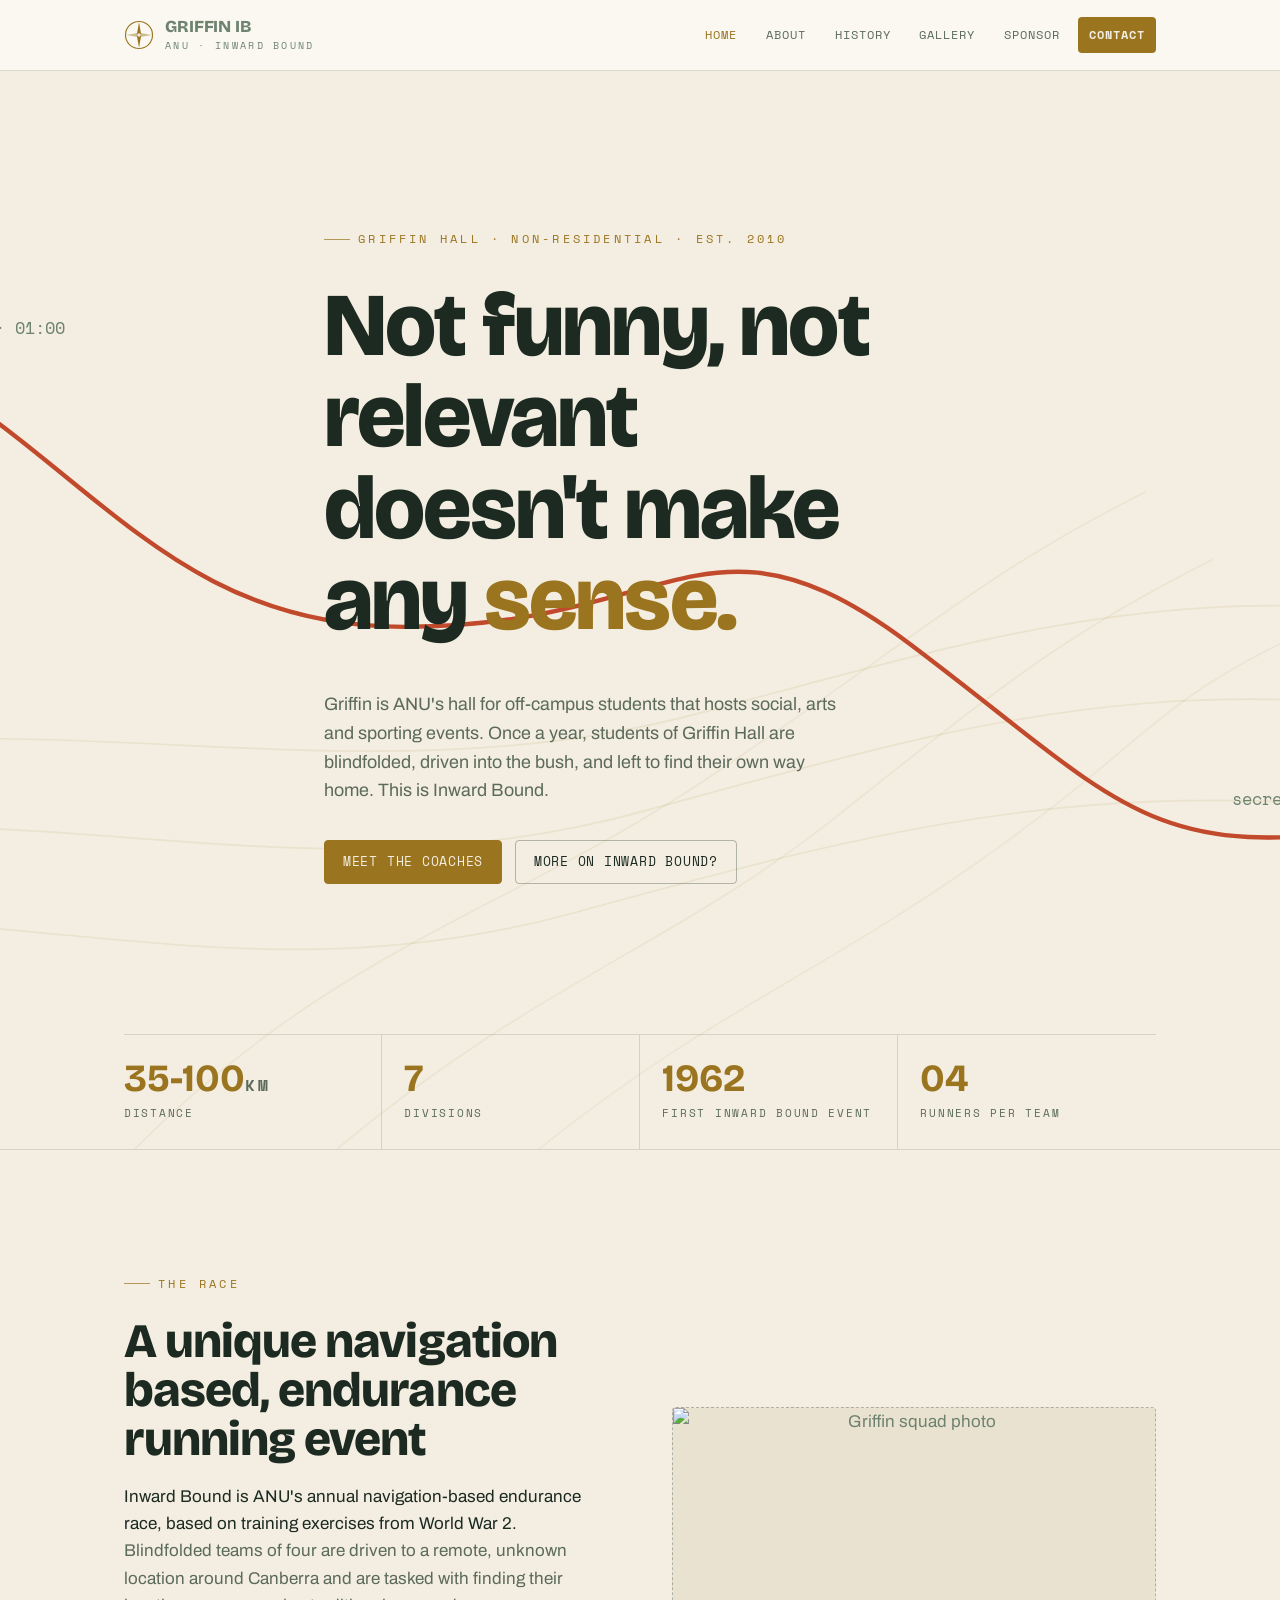
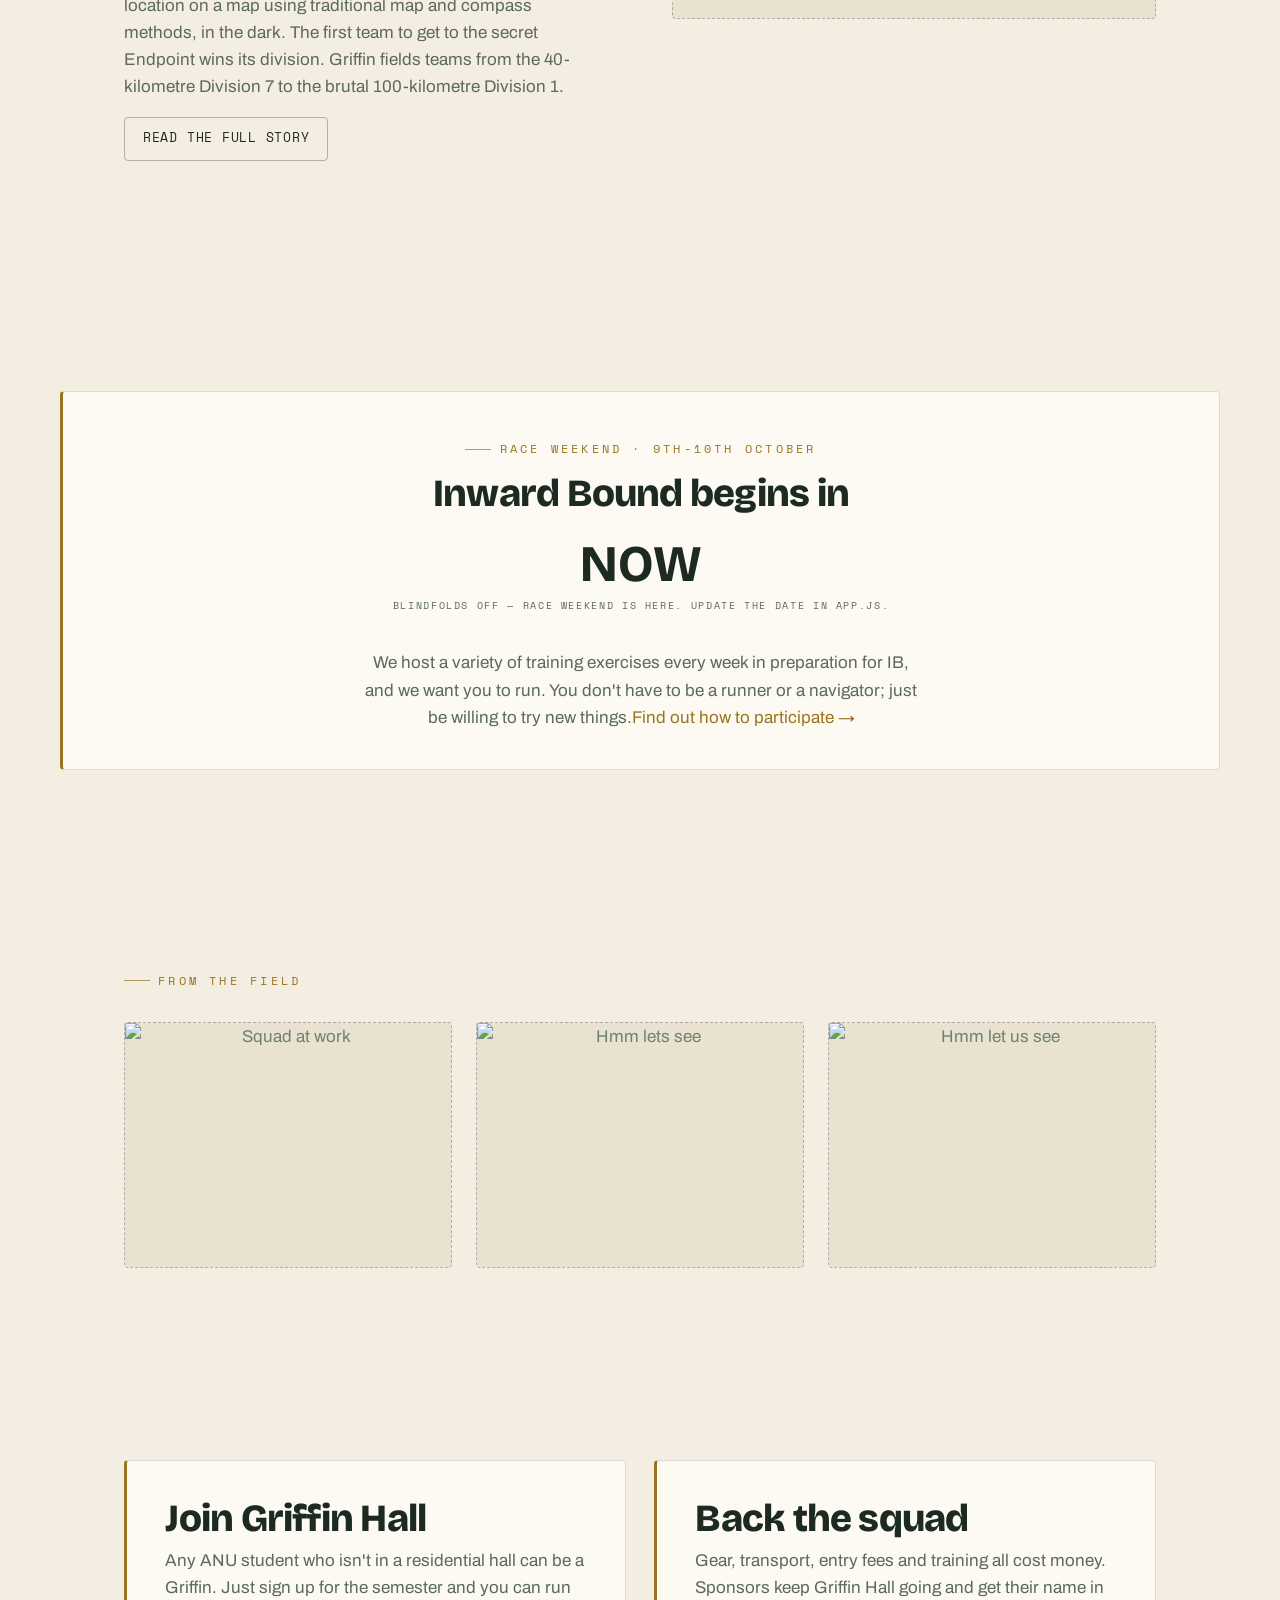
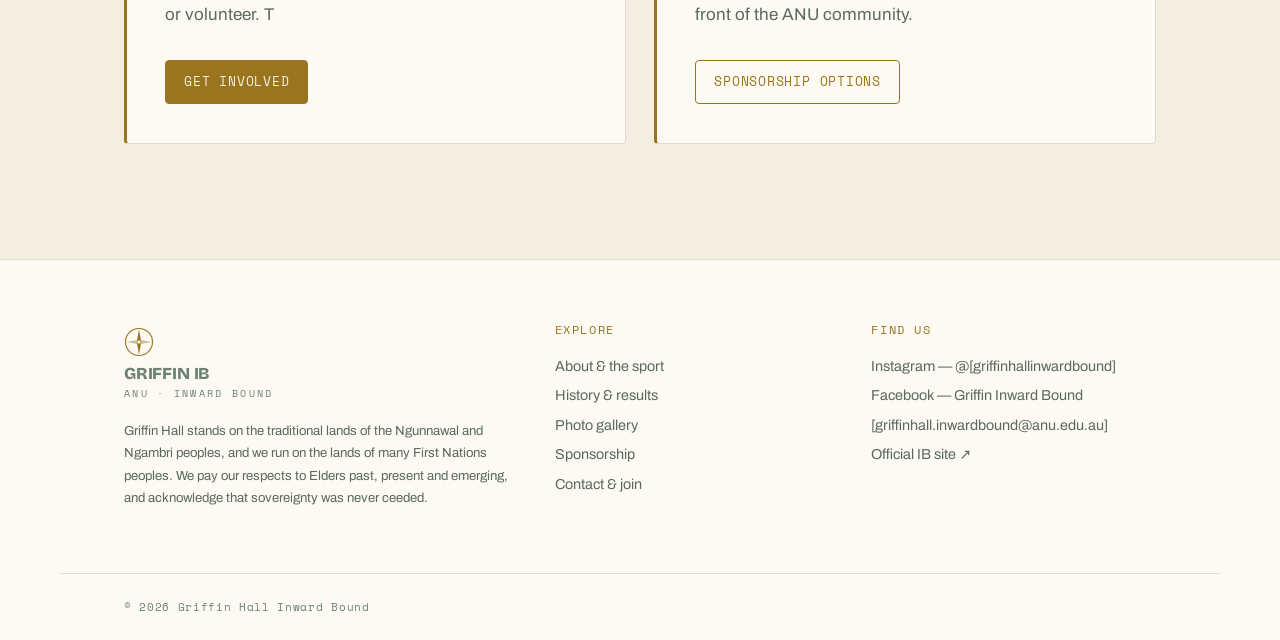
==== commit 9a694811: "Update index.html" ====
--- a/index.html
+++ b/index.html
@@ -131,15 +131,21 @@
     <p class="mt-2" style="margin-inline:auto">We host a variety of training exercises every week in preparation for IB, and we want you to run. You don't have to be a runner or a navigator; just be willing to try new things.<a href="contact.html" style="color:var(--gold)">Find out how to participate →</a></p>
   </div>
 </section>
-
+  
 <!-- ===== PHOTO STRIP ===== -->
 <section class="pad-sm">
   <div class="wrap">
     <span class="eyebrow">From the field</span>
     <div class="grid cols-3 mt-2">
-      <img src="PXL_20251010_114609431.MP.jpg" class="filled" alt="Squad at work">
-      <img src="86d0133a1e729a95991e48e4dc04c6a6.jpeg" class="filled" alt="Hmm lets see">
-      <img src="2024.jpg" class="filled" alt="Hmm let us see">
+      <div class="photo-slot">
+        <img src="PXL_20251010_114609431.MP.jpg" class="filled" alt="Squad at work">
+      </div>
+      <div class="photo-slot">
+        <img src="86d0133a1e729a95991e48e4dc04c6a6.jpeg" class="filled" alt="Hmm lets see">
+      </div>
+      <div class="photo-slot">
+        <img src="2024.jpg" class="filled" alt="Hmm let us see">
+      </div>
     </div>
   </div>
 </section>
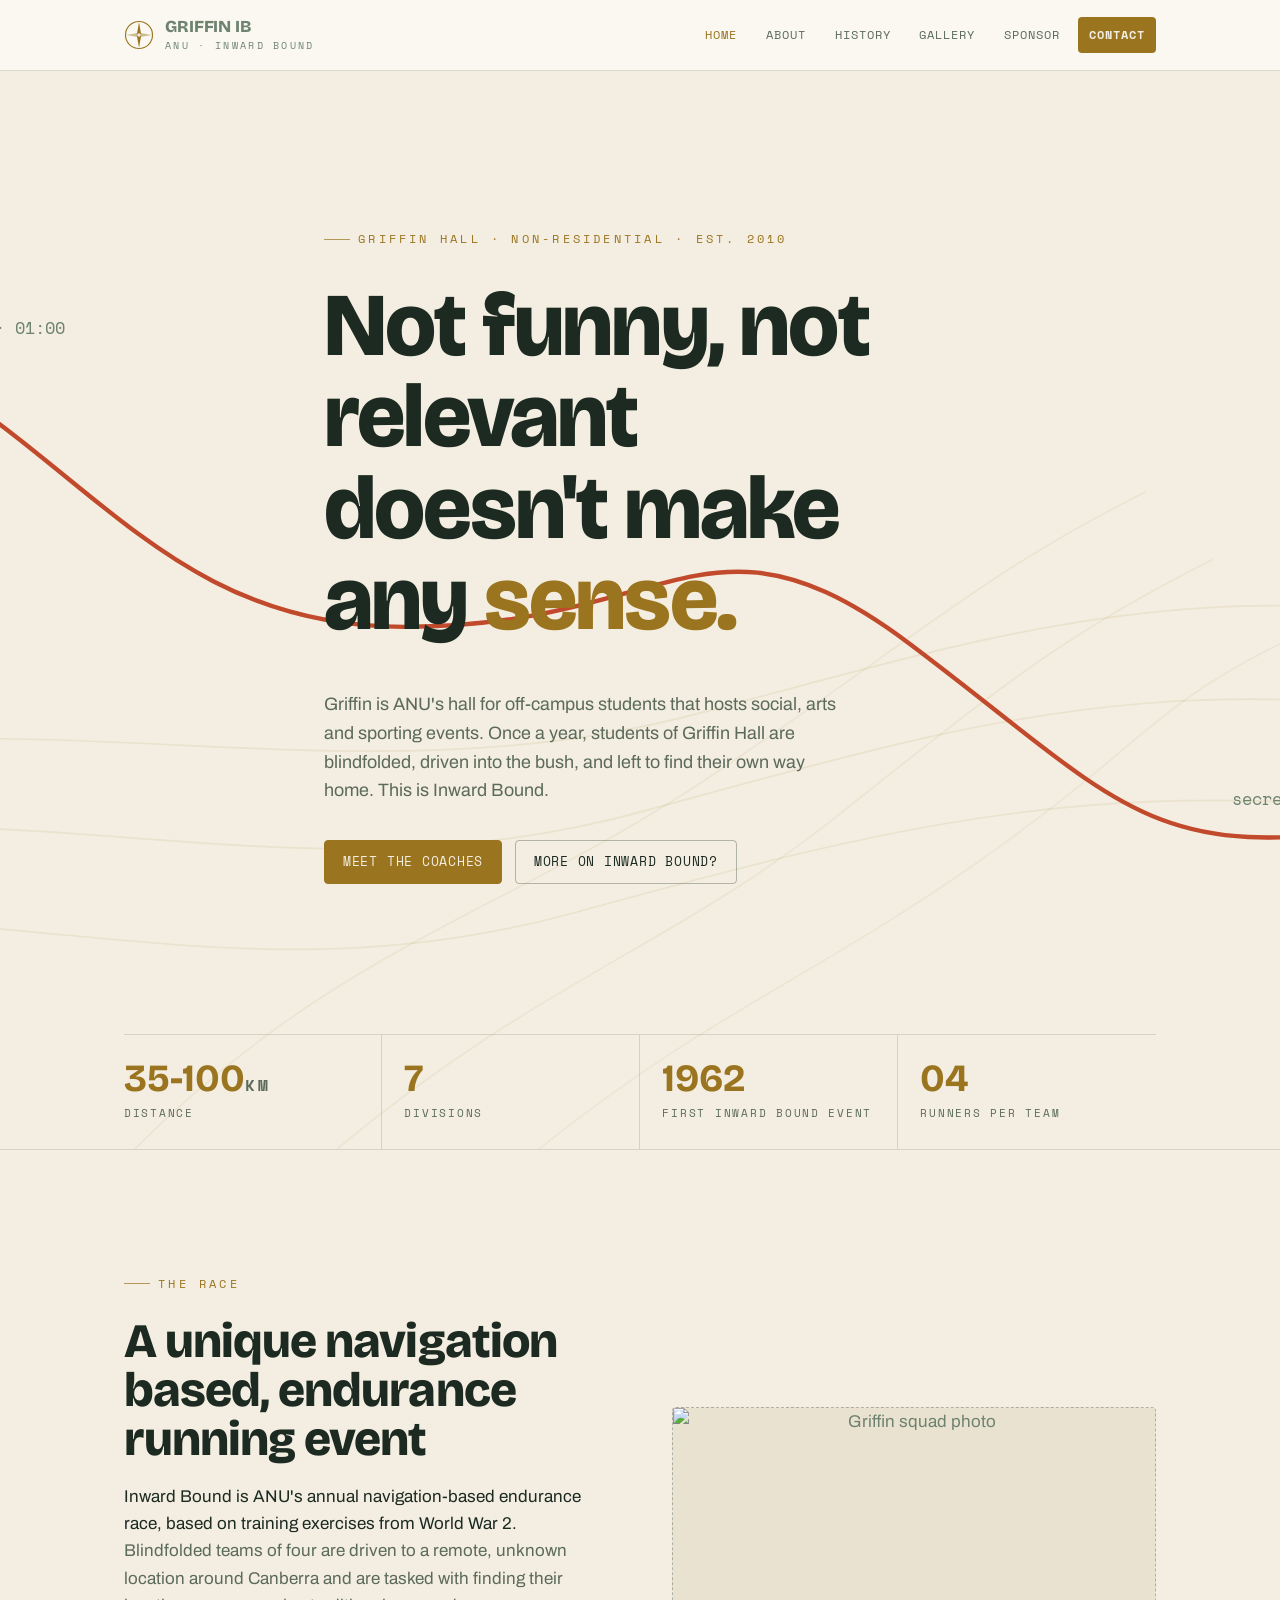
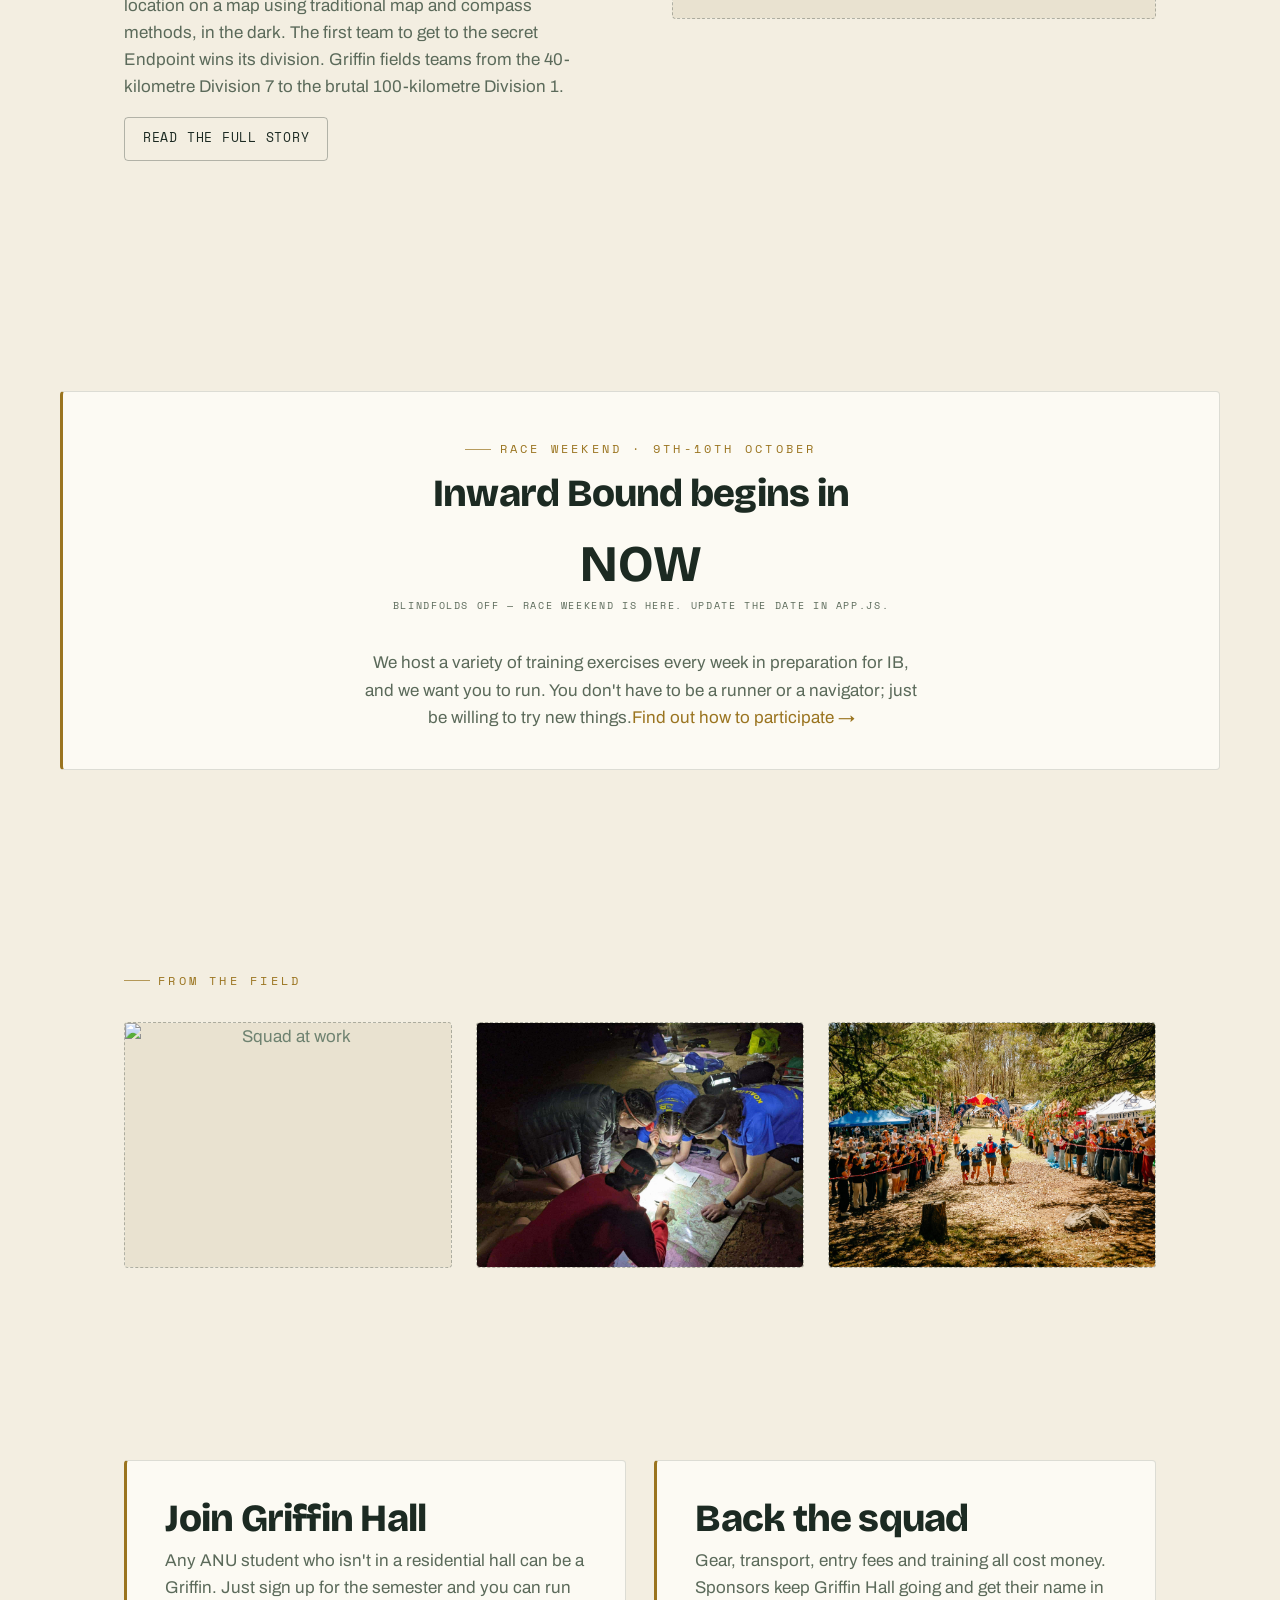
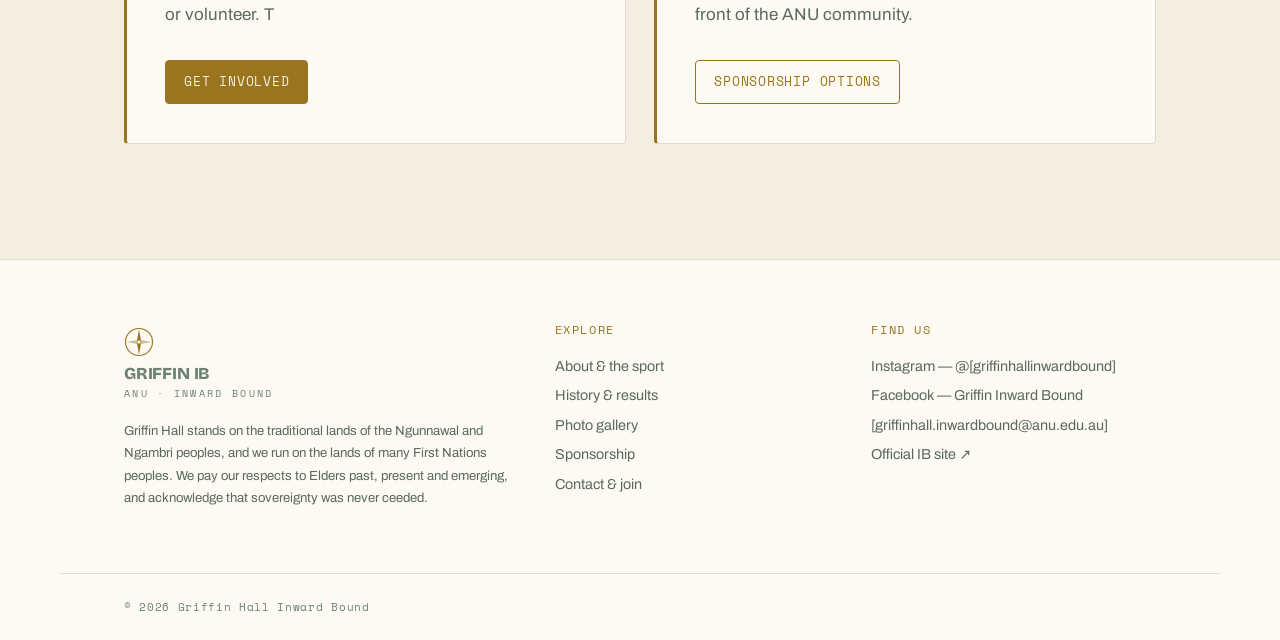
==== commit e8921549: "Update index.html" ====
--- a/index.html
+++ b/index.html
@@ -141,7 +141,7 @@
         <img src="PXL_20251010_114609431.MP.jpg" class="filled" alt="Squad at work">
       </div>
       <div class="photo-slot">
-        <img src="86d0133a1e729a95991e48e4dc04c6a6.jpeg" class="filled" alt="Hmm lets see">
+        <img src="86d0133a1e729a95991e48e4dc04c6a6.JPEG" class="filled" alt="Hmm lets see">
       </div>
       <div class="photo-slot">
         <img src="2024.jpg" class="filled" alt="Hmm let us see">
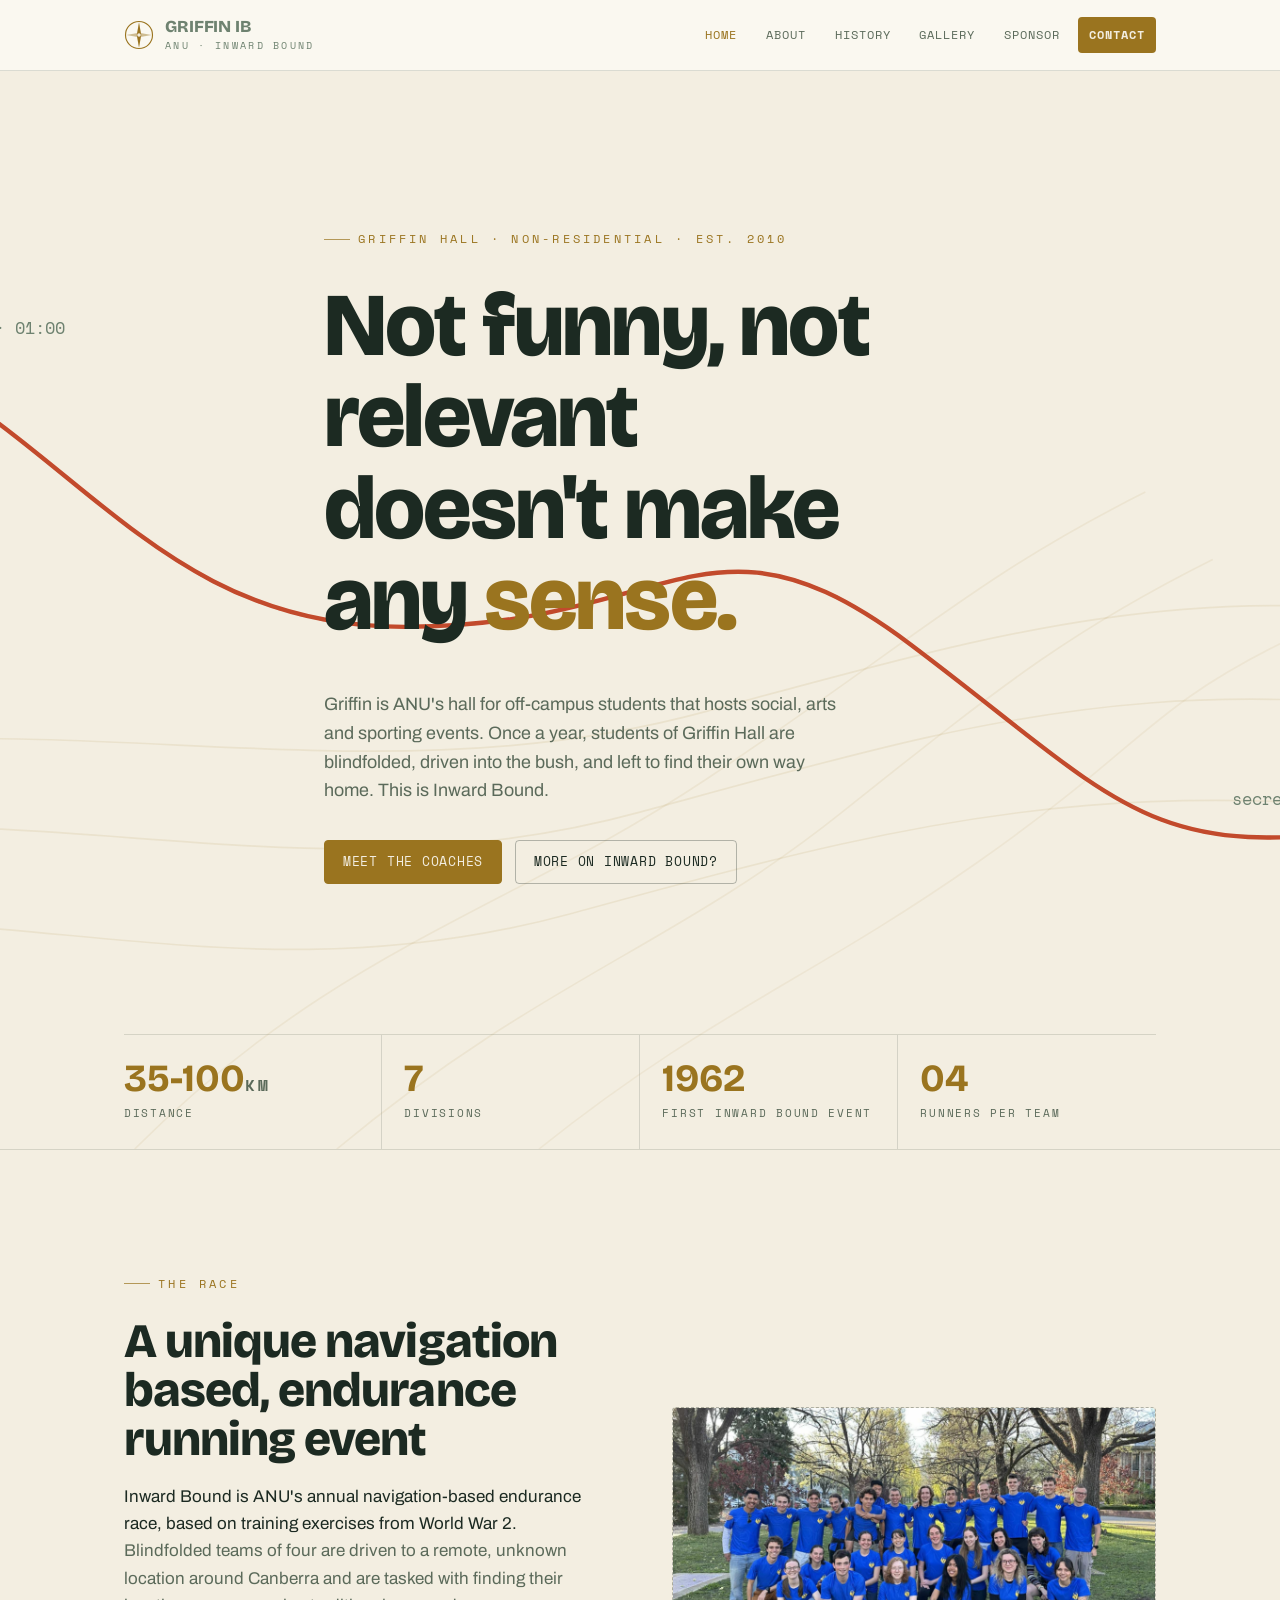
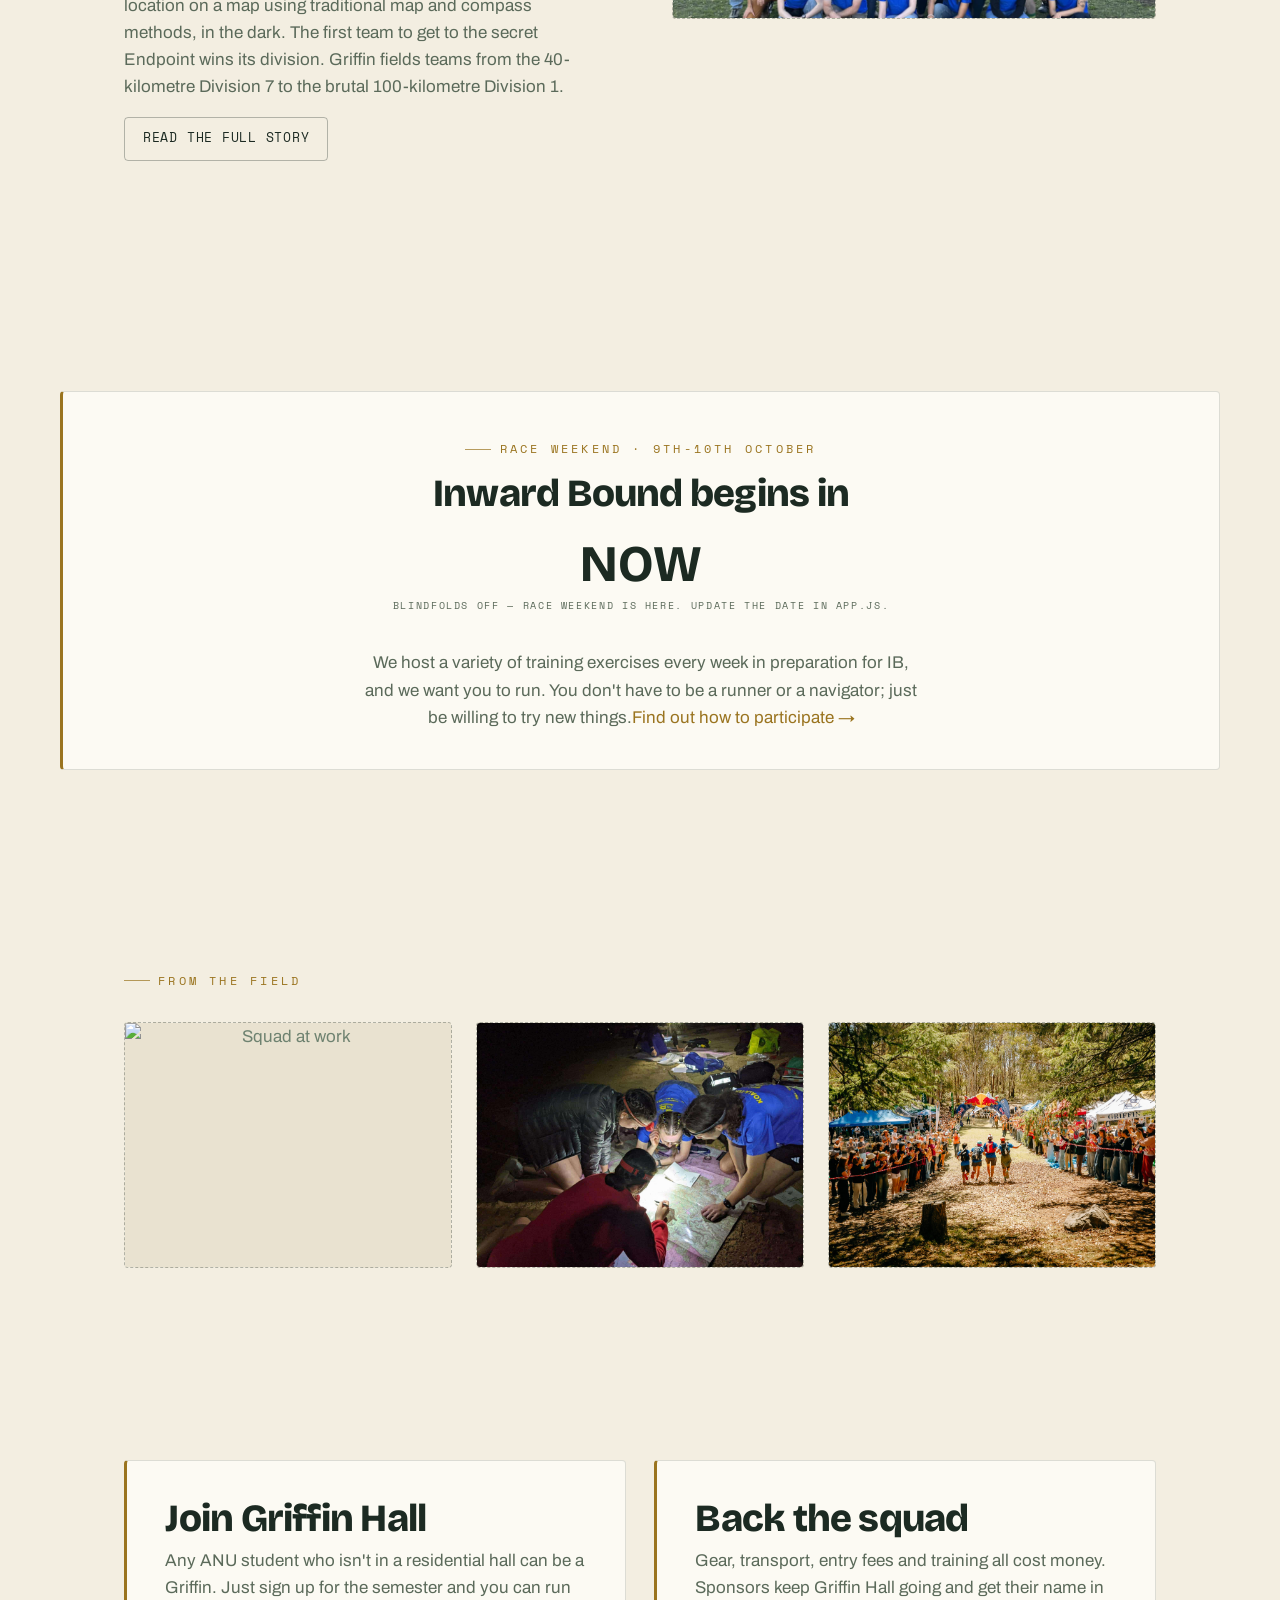
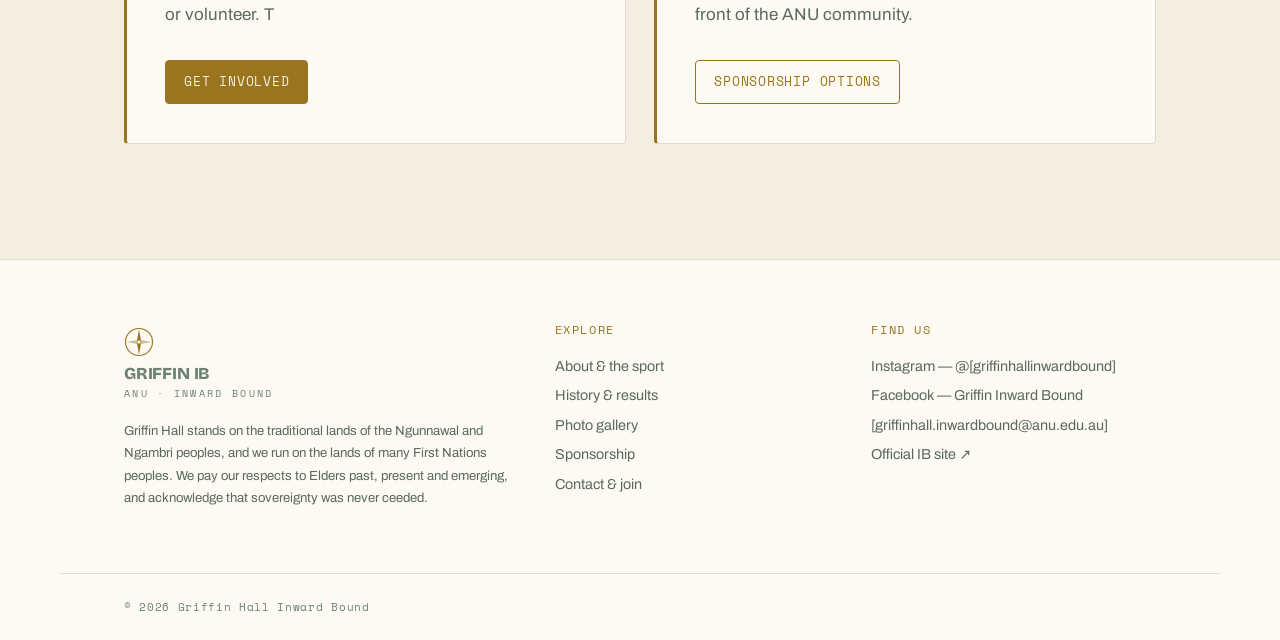
==== commit cbfd6d2e: "Update index.html" ====
--- a/index.html
+++ b/index.html
@@ -117,7 +117,7 @@
     </div>
     <!-- PHOTO SLOT: a wide hero-style team shot works best here -->
     <div class="photo-slot wide">
-      <img src="IMG_8406.jpg" class="filled" alt="Griffin squad photo">
+      <img src="IMG_8406.JPG" class="filled" alt="Griffin squad photo">
     </div>
   </div>
 </section>
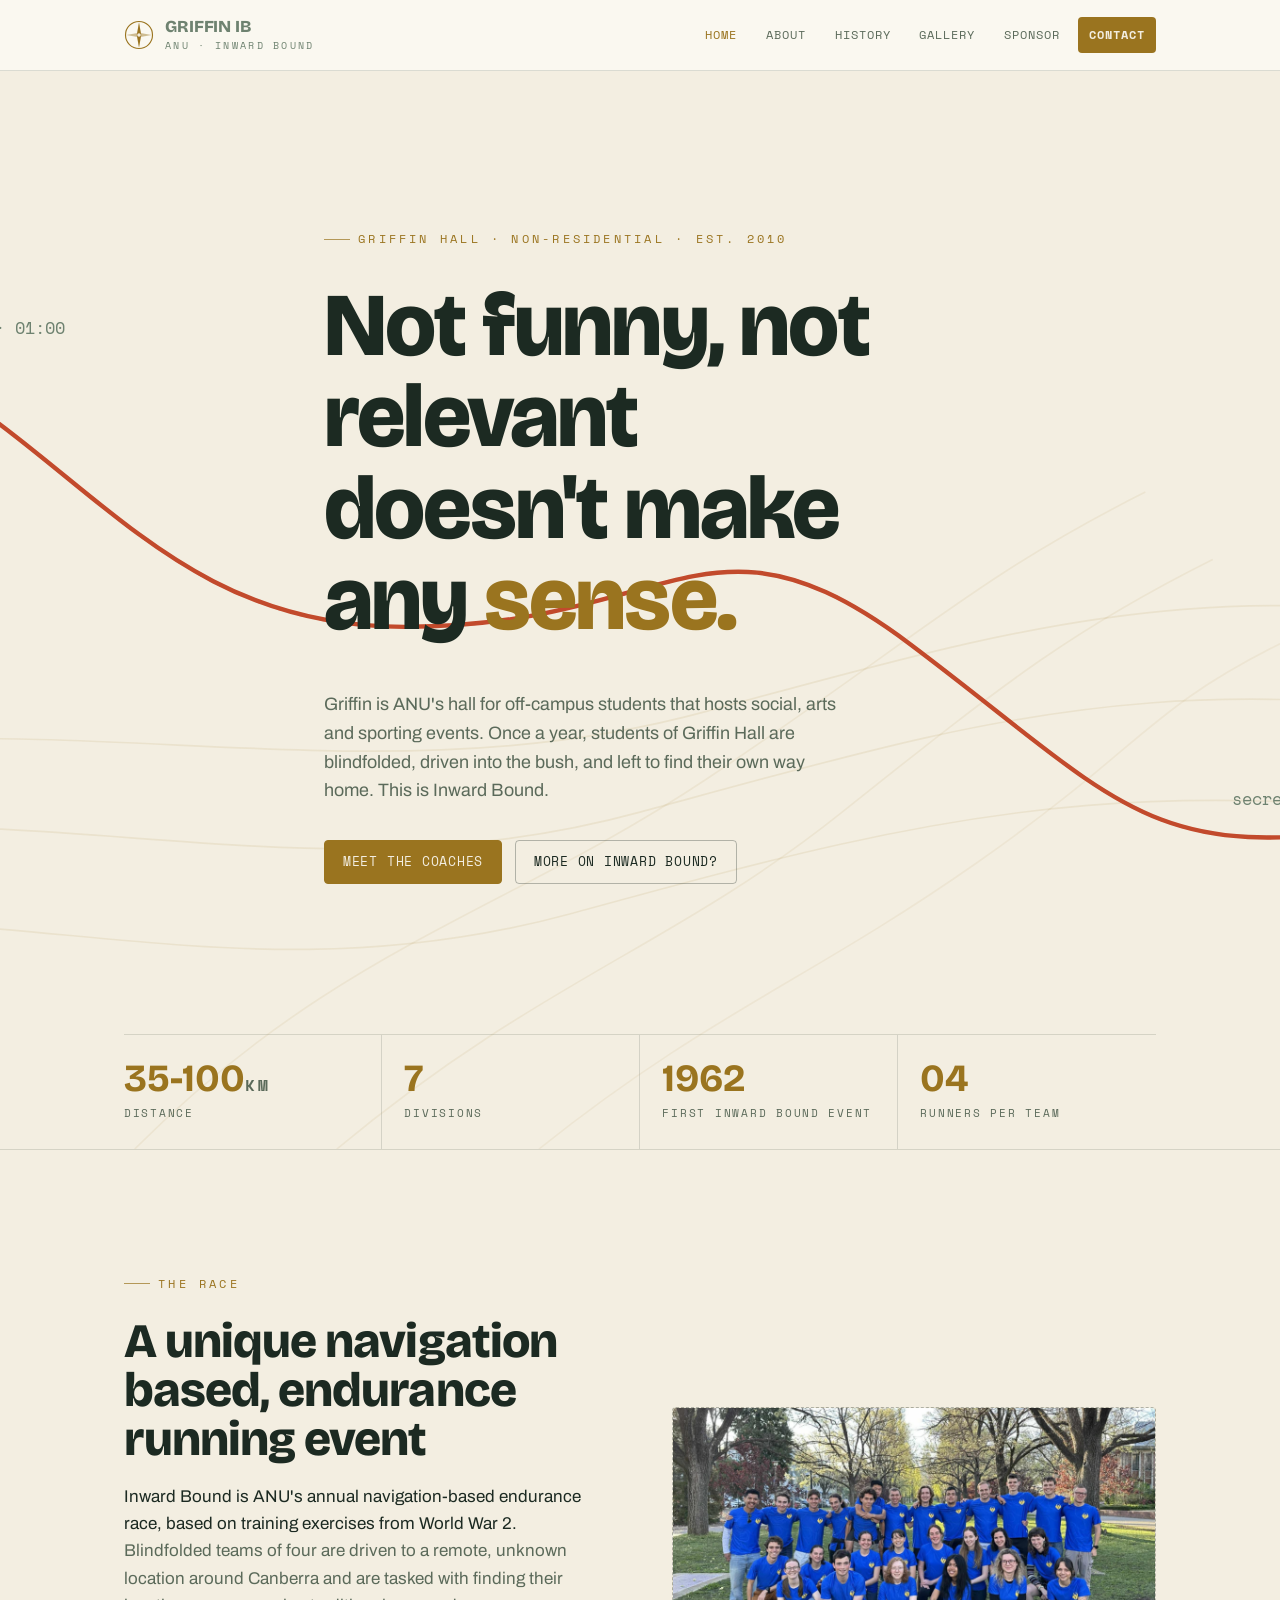
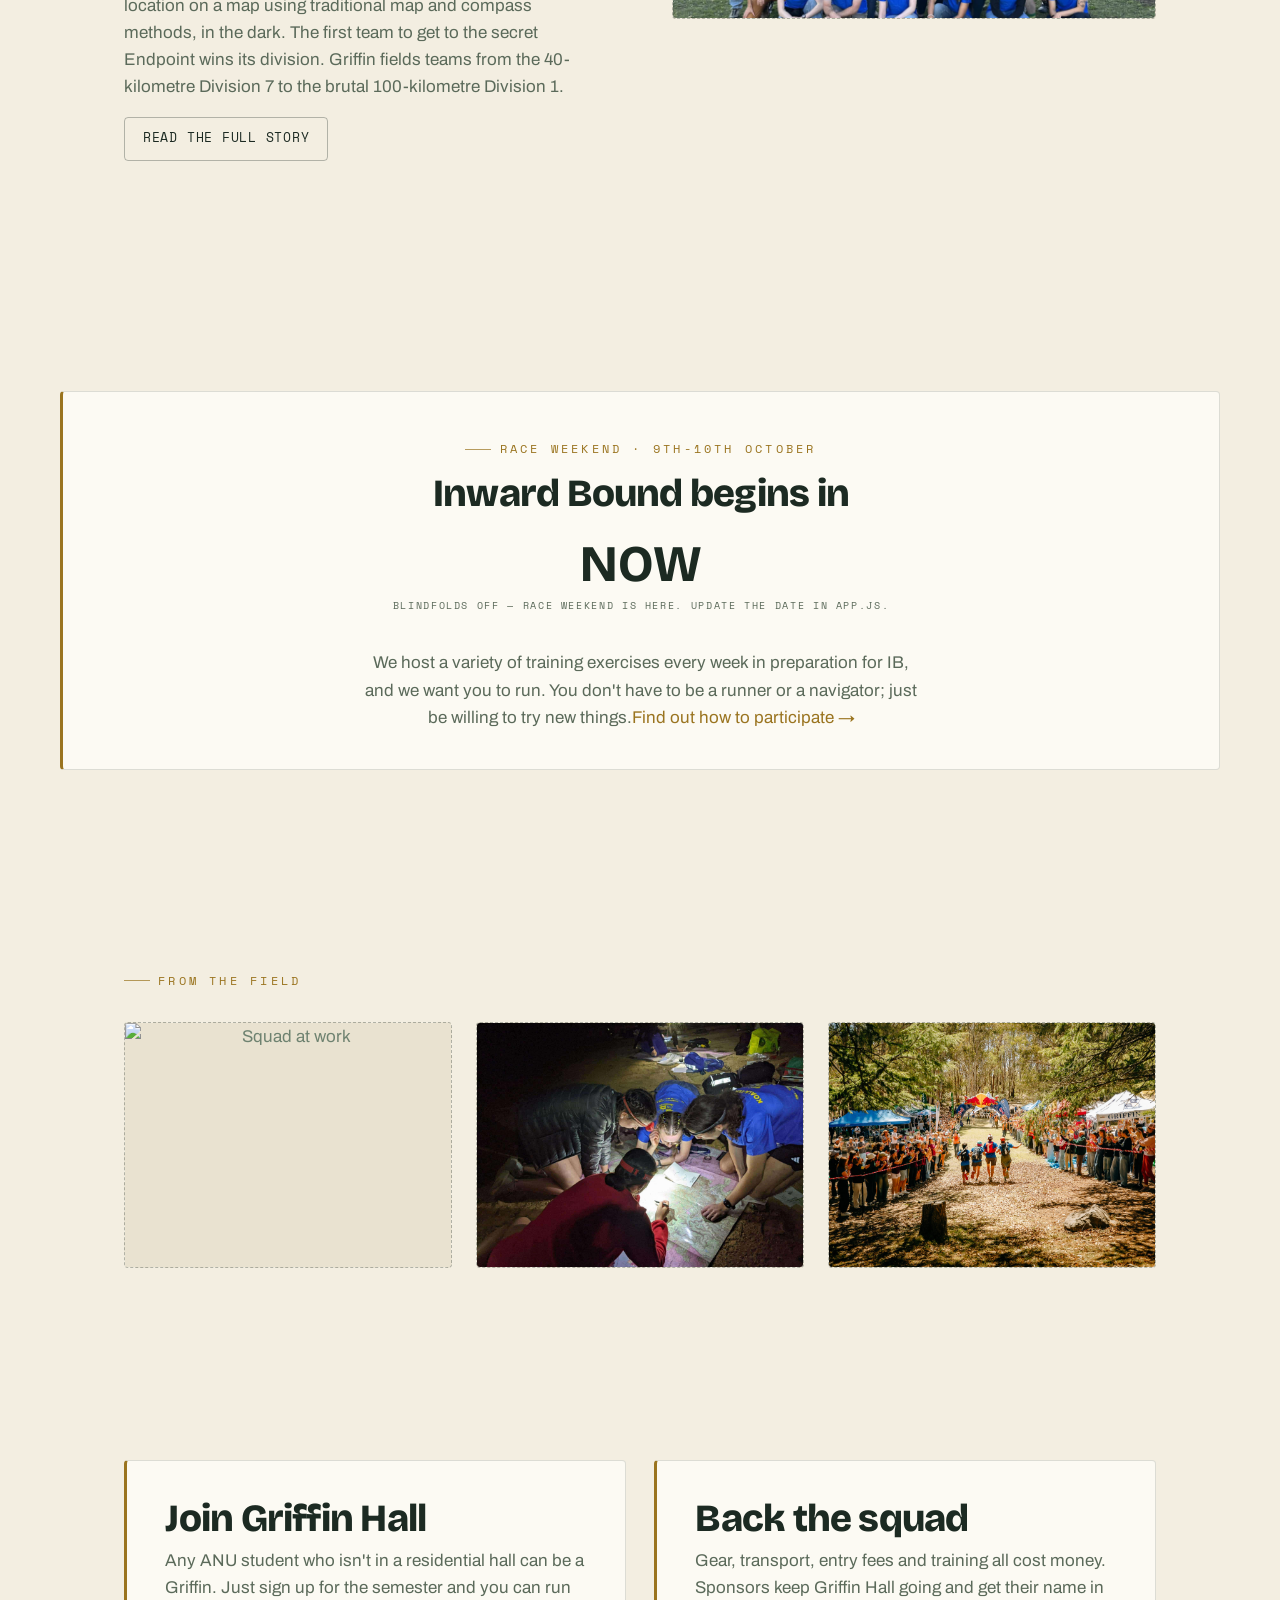
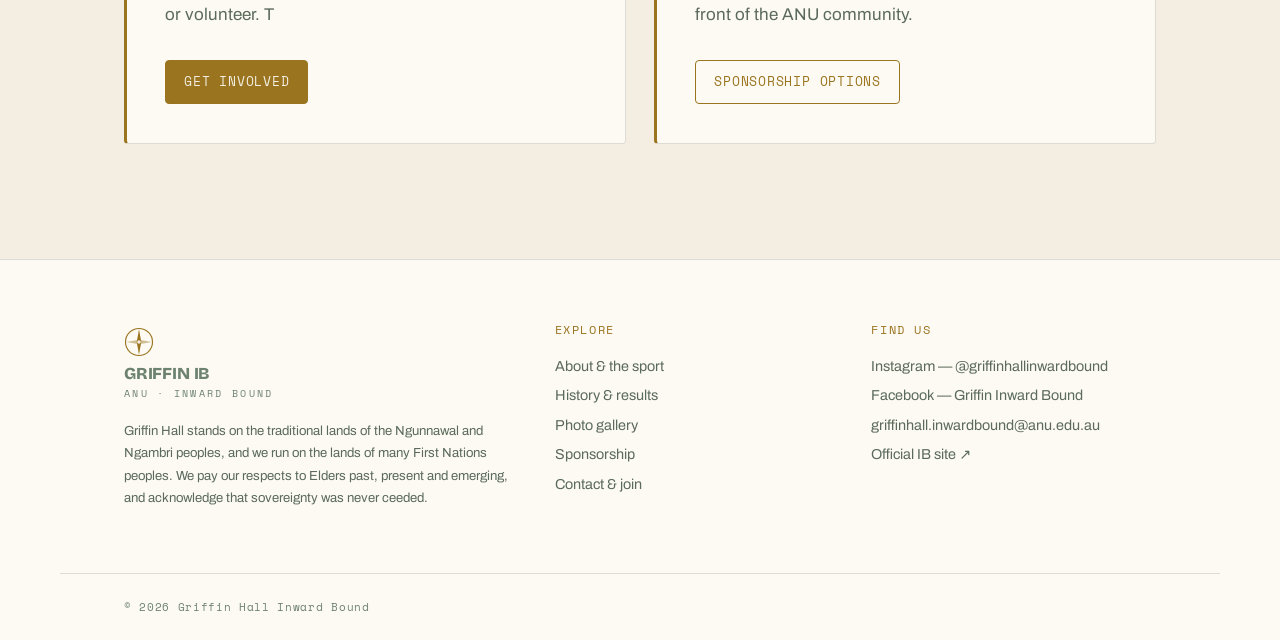
==== commit acada9bb: "Update index.html" ====
--- a/index.html
+++ b/index.html
@@ -189,9 +189,9 @@
     <div>
       <h4>Find us</h4>
       <!-- [Replace # with your real links] -->
-      <a href="https://www.instagram.com/griffinhallinwardbound/">Instagram — @[griffinhallinwardbound]</a>
+      <a href="https://www.instagram.com/griffinhallinwardbound/">Instagram — @griffinhallinwardbound</a>
       <a href="https://www.facebook.com/share/g/199jnftzcS/">Facebook — Griffin Inward Bound</a>
-      <a href="mailto:[griffinhall.inwardbound@anu.edu.au]">[griffinhall.inwardbound@anu.edu.au]</a>
+      <a href="mailto:griffinhall.inwardbound@anu.edu.au">griffinhall.inwardbound@anu.edu.au</a>
       <a href="https://anuinwardbound.com" target="_blank" rel="noopener">Official IB site ↗</a>
     </div>
   </div>
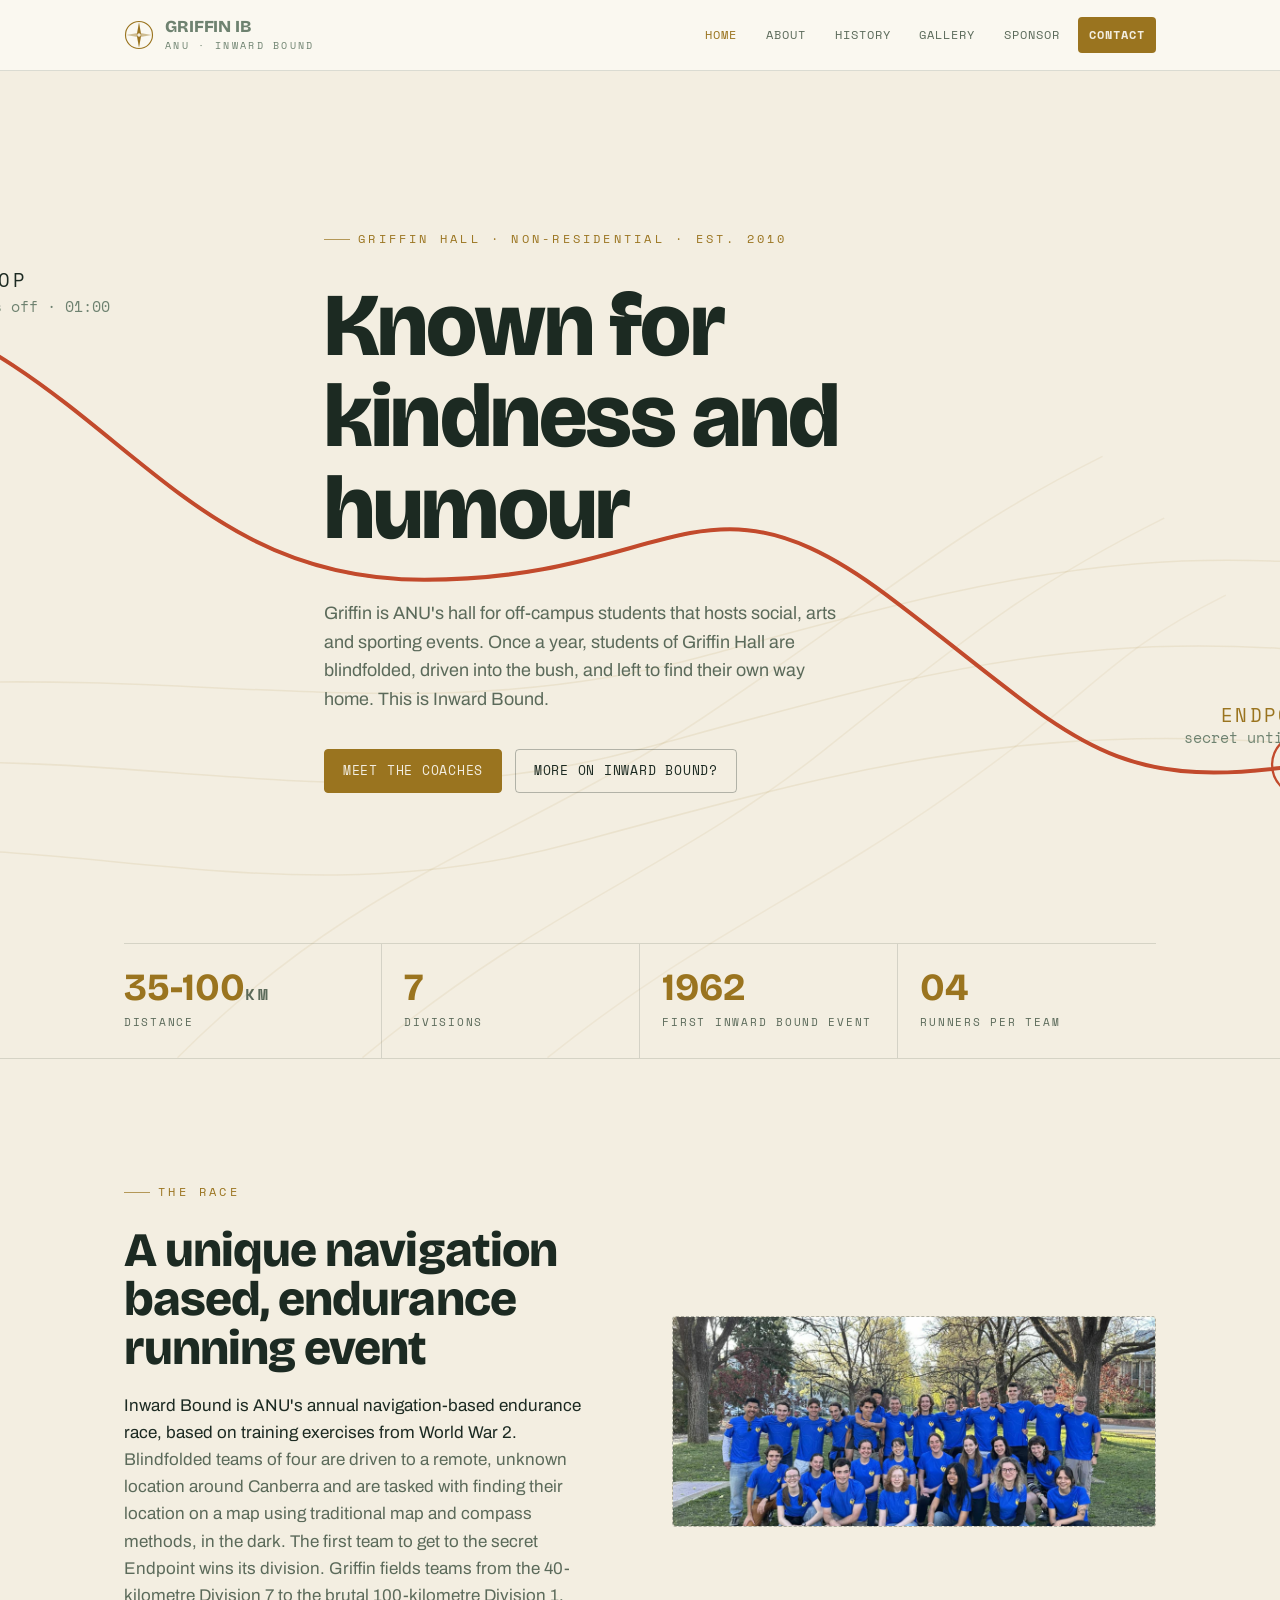
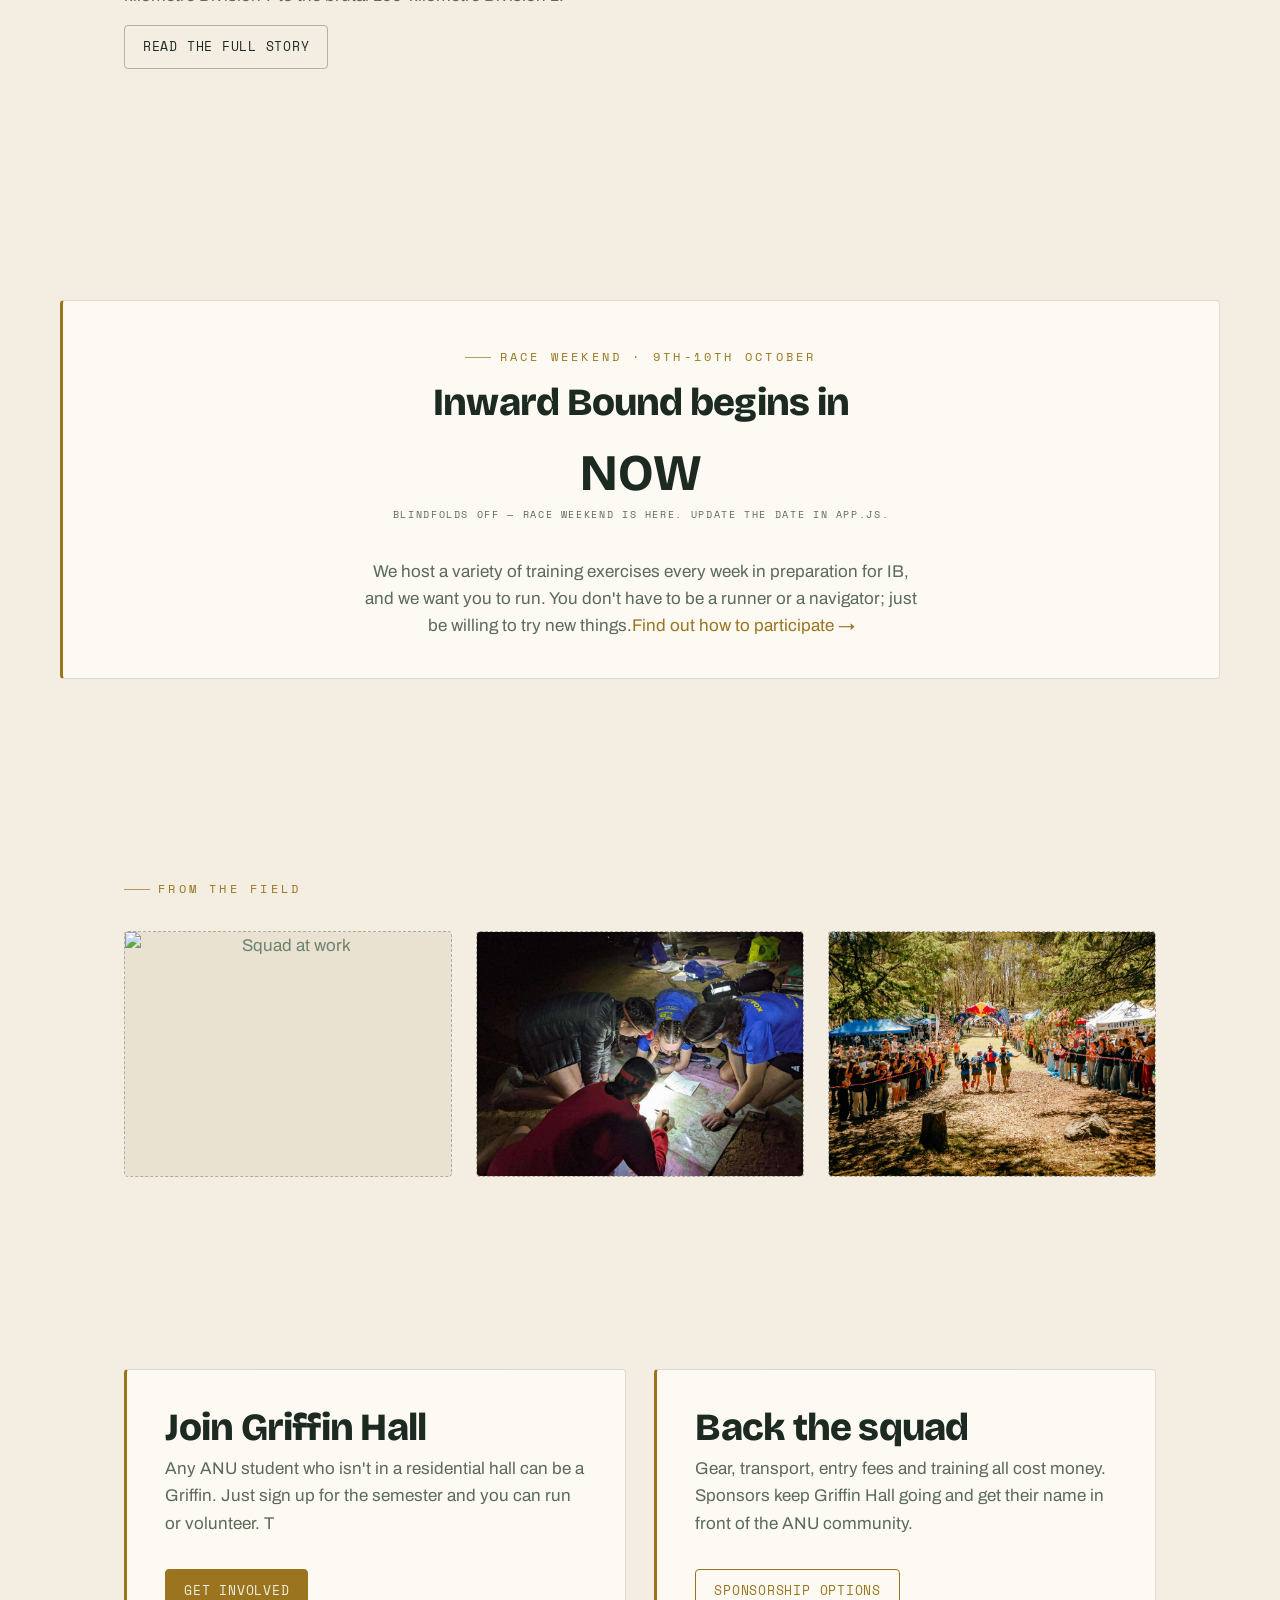
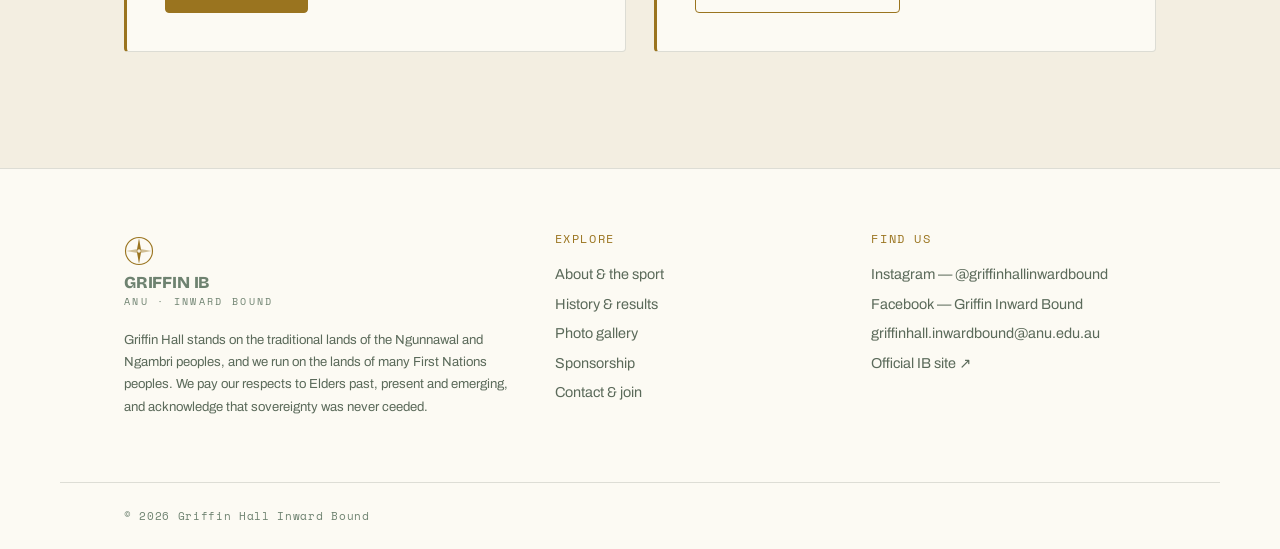
==== commit 3f9be17d: "Update index.html" ====
--- a/index.html
+++ b/index.html
@@ -88,7 +88,7 @@
 
   <div class="wrap hero-inner">
     <span class="eyebrow">Griffin Hall · Non-residential · Est. 2010</span>
-    <h1>Not funny, not relevant<br>doesn't make any <em>sense.</em></h1>
+    <h1>Known for kindness and humour</h1>
     <p class="lede">Griffin is ANU's hall for off-campus students that hosts social, arts and sporting events. Once a year, students of Griffin Hall are blindfolded, driven into the bush, and left to find their own way home. This is Inward Bound.</p>
     <div class="hero-cta">
       <a href="about.html#coaches" class="btn solid">Meet the coaches</a>
